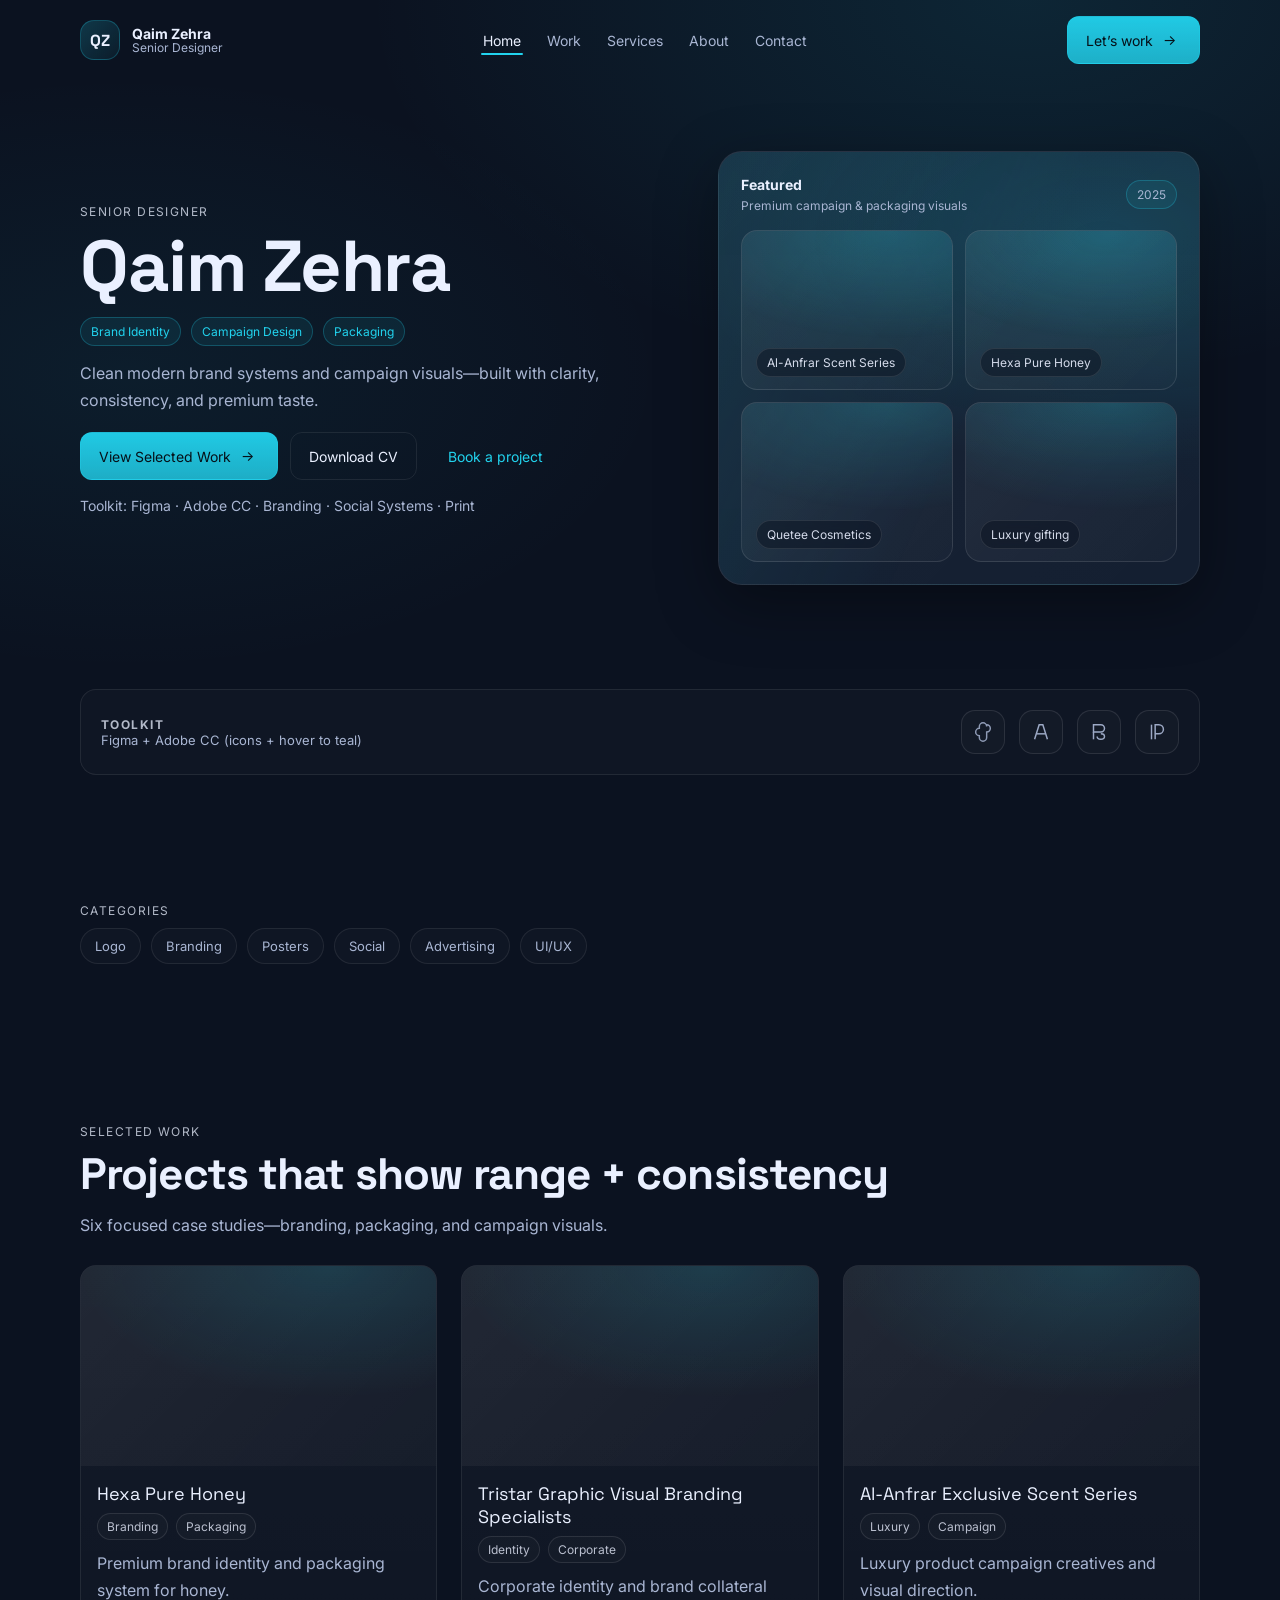
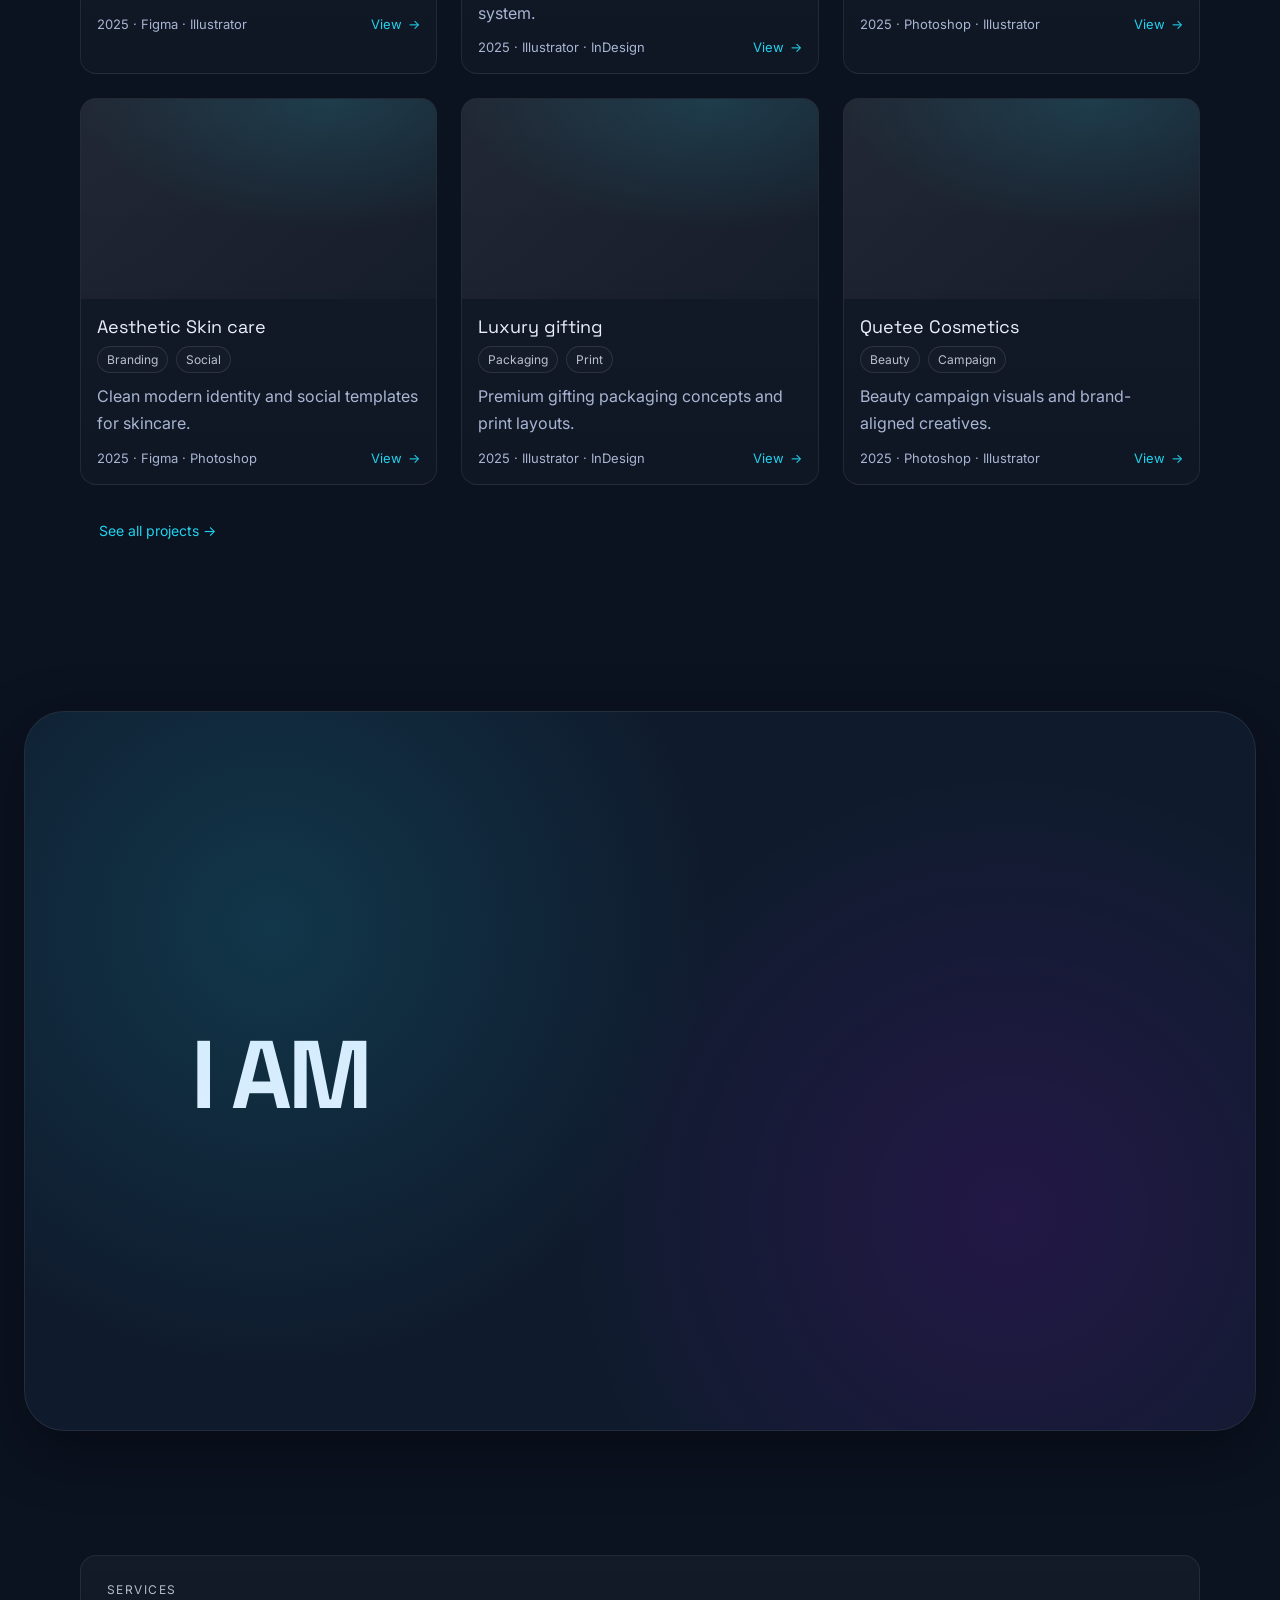
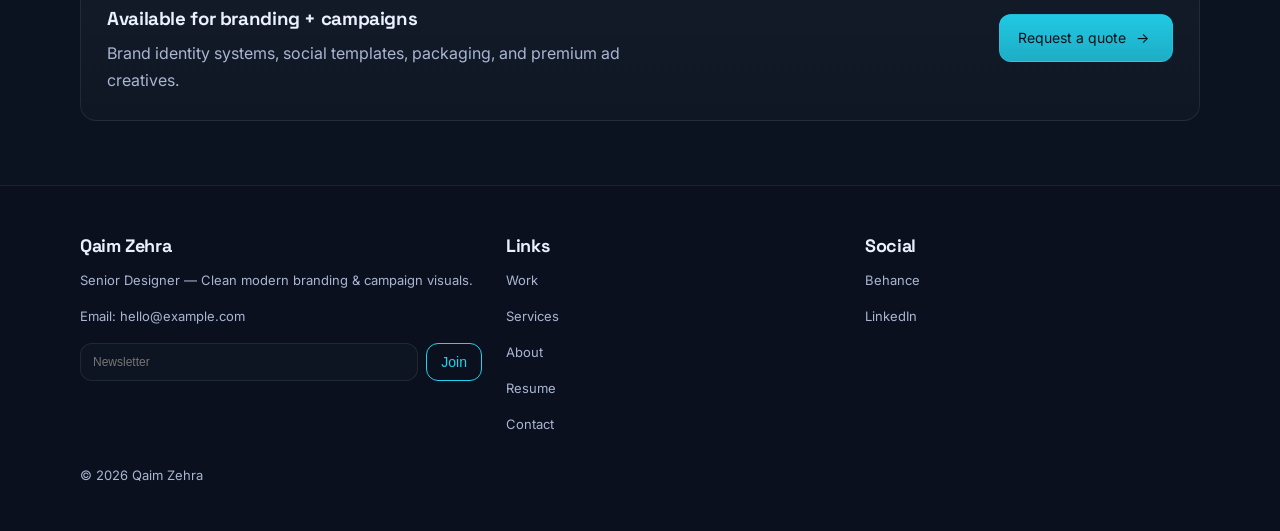
==== index.html @ f0db4018 "feat: add animation on home page" ====
<!doctype html>
<html lang="en">

<head>
  <meta charset="utf-8" />
  <meta name="viewport" content="width=device-width, initial-scale=1" />
  <title>Qaim Zehra — Senior Designer</title>

  <link rel="preconnect" href="https://fonts.googleapis.com">
  <link rel="preconnect" href="https://fonts.gstatic.com" crossorigin>
  <link
    href="https://fonts.googleapis.com/css2?family=Inter:wght@400;500;600&family=Space+Grotesk:wght@500;600;700&display=swap"
    rel="stylesheet">

  <link rel="stylesheet" href="assets/css/style.css" />
</head>

<body class="page">
  <header class="nav">
    <div class="container nav-inner">
      <a class="brand" href="index.html">
        <div class="brand-mark">QZ</div>
        <div class="brand-text">
          <b>Qaim Zehra</b>
          <span>Senior Designer</span>
        </div>
      </a>

      <nav class="nav-links">
        <a class="active" href="index.html">Home</a>
        <a href="work.html">Work</a>
        <a href="services.html">Services</a>
        <a href="about.html">About</a>
        <a href="contact.html">Contact</a>
      </nav>

      <div class="nav-actions">
        <a class="btn btn-primary" href="contact.html">
          Let’s work <span class="icon">→</span>
        </a>
      </div>
    </div>
  </header>

  <main>
    <section class="hero">
      <div class="container hero-grid">
        <div class="reveal">
          <div class="kicker">Senior Designer</div>
          <h1>Qaim Zehra</h1>
          <div class="role">
            <span class="badge">Brand Identity</span>
            <span class="badge">Campaign Design</span>
            <span class="badge">Packaging</span>
          </div>
          <p style="max-width:560px; margin-top:14px">
            Clean modern brand systems and campaign visuals—built with clarity, consistency, and premium taste.
          </p>

          <div class="hero-actions">
            <a class="btn btn-primary" href="work.html">View Selected Work <span class="icon">→</span></a>
            <a class="btn" href="resume.html">Download CV</a>
            <a class="btn btn-ghost" href="contact.html">Book a project</a>
          </div>

          <p class="hero-note">Toolkit: Figma · Adobe CC · Branding · Social Systems · Print</p>
        </div>

        <aside class="featured reveal">
          <div class="featured-inner">
            <div class="featured-top">
              <div>
                <b>Featured</b><br>
                <span>Premium campaign & packaging visuals</span>
              </div>
              <span class="badge">2025</span>
            </div>

            <div class="thumb-grid">
              <div class="thumb">
                <div class="thumb-label">Al-Anfrar Scent Series</div>
              </div>
              <div class="thumb">
                <div class="thumb-label">Hexa Pure Honey</div>
              </div>
              <div class="thumb">
                <div class="thumb-label">Quetee Cosmetics</div>
              </div>
              <div class="thumb">
                <div class="thumb-label">Luxury gifting</div>
              </div>
            </div>
          </div>
        </aside>
      </div>
    </section>

    <section class="section-tight">
      <div class="container reveal toolkit">
        <div class="toolkit-left">
          <b>Toolkit</b>
          <div class="small">Figma + Adobe CC (icons + hover to teal)</div>
        </div>
        <div class="tool-icons" aria-label="Tools">
          <!-- Figma -->
          <div class="tool" title="Figma">
            <svg viewBox="0 0 24 24" fill="none" style="color:var(--muted)">
              <path d="M12 2a4 4 0 0 0-4 4v2a4 4 0 1 0 0 8v2a4 4 0 1 0 8 0V12a4 4 0 0 0 0-8V6a4 4 0 0 0-4-4Z"
                stroke="currentColor" stroke-width="1.6" opacity="0.9" />
            </svg>
          </div>
          <!-- Illustrator -->
          <div class="tool" title="Adobe Illustrator">
            <svg viewBox="0 0 24 24" fill="none" style="color:var(--muted)">
              <path d="M5 20 10 4h4l5 16" stroke="currentColor" stroke-width="1.6" />
              <path d="M7.5 14h9" stroke="currentColor" stroke-width="1.6" />
            </svg>
          </div>
          <!-- Photoshop -->
          <div class="tool" title="Adobe Photoshop">
            <svg viewBox="0 0 24 24" fill="none" style="color:var(--muted)">
              <path d="M6 4h8a4 4 0 0 1 0 8H6V4Z" stroke="currentColor" stroke-width="1.6" />
              <path d="M6 12v8" stroke="currentColor" stroke-width="1.6" />
              <path d="M14 14c2 0 4 1 4 3s-2 3-4 3-4-1-4-3" stroke="currentColor" stroke-width="1.6" />
            </svg>
          </div>
          <!-- InDesign -->
          <div class="tool" title="Adobe InDesign">
            <svg viewBox="0 0 24 24" fill="none" style="color:var(--muted)">
              <path d="M6 4v16" stroke="currentColor" stroke-width="1.6" />
              <path d="M10 20V4h4a5 5 0 0 1 0 10h-4" stroke="currentColor" stroke-width="1.6" />
            </svg>
          </div>
        </div>
      </div>
    </section>

    <section class="section-tight">
      <div class="container reveal">
        <div class="kicker">Categories</div>
        <div class="chips">
          <a class="chip" href="work.html">Logo</a>
          <a class="chip" href="work.html">Branding</a>
          <a class="chip" href="work.html">Posters</a>
          <a class="chip" href="work.html">Social</a>
          <a class="chip" href="work.html">Advertising</a>
          <a class="chip" href="work.html">UI/UX</a>
        </div>
      </div>
    </section>

    <section class="section">
      <div class="container reveal">
        <div class="kicker">Selected Work</div>
        <h2 style="font-size:44px; line-height:1.15">Projects that show range + consistency</h2>
        <p style="max-width:720px">Six focused case studies—branding, packaging, and campaign visuals.</p>

        <div class="grid" style="margin-top:26px" data-projects="home"></div>

        <div style="margin-top:22px">
          <a class="btn btn-ghost" href="work.html">See all projects →</a>
        </div>
      </div>
    </section>

    <section class="reveal">
      <div class="creative-banner">
        <div>
          I AM
          <div class="dropping-texts">
            <div>DESIGNER</div>
            <div>CREATIVE</div>
            <div>THINKER</div>
            <div>QAIM ZEHRA</div>
          </div>
        </div>
      </div>
    </section>

    <section class="section-tight">
      <div class="container reveal card" style="padding:26px">
        <div class="split">
          <div>
            <div class="kicker">Services</div>
            <h3 style="margin:0 0 10px">Available for branding + campaigns</h3>
            <p style="margin:0">Brand identity systems, social templates, packaging, and premium ad creatives.</p>
          </div>
          <div style="display:flex; justify-content:flex-end; align-items:center">
            <a class="btn btn-primary" href="contact.html">Request a quote <span class="icon">→</span></a>
          </div>
        </div>
      </div>
    </section>

  </main>

  <footer class="footer">
    <div class="container footer-grid">
      <div>
        <h3>Qaim Zehra</h3>
        <p class="small">Senior Designer — Clean modern branding & campaign visuals.</p>
        <p class="small">Email: <a href="mailto:hello@example.com">hello@example.com</a></p>
        <form name="newsletter" method="POST" data-netlify="true" style="margin-top:16px; display:flex; gap:8px">
          <input name="email" type="email" placeholder="Newsletter"
            style="height:38px; font-size:12px; padding:0 12px; flex:1" required />
          <button class="btn" type="submit"
            style="height:38px; padding:0 14px; border-color:var(--teal); color:var(--teal); background:transparent">Join</button>
        </form>
      </div>
      <div>
        <h3>Links</h3>
        <p class="small"><a href="work.html">Work</a></p>
        <p class="small"><a href="services.html">Services</a></p>
        <p class="small"><a href="about.html">About</a></p>
        <p class="small"><a href="resume.html">Resume</a></p>
        <p class="small"><a href="contact.html">Contact</a></p>
      </div>
      <div>
        <h3>Social</h3>
        <p class="small"><a href="https://www.behance.net/gallery/216474829/PORTFOLIO" target="_blank"
            rel="noreferrer">Behance</a></p>
        <p class="small"><a href="https://www.linkedin.com/in/syeda-qaim/" target="_blank" rel="noreferrer">LinkedIn</a>
        </p>
      </div>
    </div>
    <div class="container" style="padding-top:18px">
      <div class="small">© <span id="year"></span> Qaim Zehra</div>
    </div>
  </footer>

  <script src="assets/js/projects.js"></script>
  <script src="assets/js/app.js"></script>
</body>

</html>
---- assets/css/style.css ----
/* =========================
   Qaim Zehra Portfolio UI
   Clean Modern • Dark + Teal
   Fonts: Space Grotesk + Inter
========================= */

@import url('https://fonts.googleapis.com/css?family=Roboto:100,300,400');

:root {
  --bg: #0B1220;
  --surface: #0F1B2D;
  --card: #13233A;
  --card2: #162A45;
  --border: rgba(255, 255, 255, 0.08);
  --text: #EAF0FF;
  --muted: #A9B6D3;
  --teal: #22D3EE;
  --teal2: #16AFC1;

  --radius: 16px;
  --radius-sm: 12px;

  --container: 1200px;
  --gutter: 24px;

  --shadow: 0 18px 60px rgba(0, 0, 0, 0.35);
  --ease: cubic-bezier(0.22, 1, 0.36, 1);
}

* {
  box-sizing: border-box
}

html {
  scroll-behavior: smooth
}

body {
  margin: 0;
  font-family: Inter, system-ui, -apple-system, Segoe UI, Roboto, Arial, sans-serif;
  color: var(--text);
  background: radial-gradient(1200px 700px at 80% 0%, rgba(34, 211, 238, 0.10), transparent 55%),
    radial-gradient(900px 500px at 10% 10%, rgba(34, 211, 238, 0.06), transparent 60%),
    var(--bg);
  overflow-x: hidden;
}

h1,
h2,
h3 {
  font-family: "Space Grotesk", Inter, system-ui, sans-serif;
  margin: 0 0 12px;
  letter-spacing: -0.02em;
}

p {
  margin: 0 0 14px;
  color: var(--muted);
  line-height: 1.7
}

a {
  color: inherit;
  text-decoration: none
}

.container {
  width: min(var(--container), calc(100% - 160px));
  margin-inline: auto;
}

@media (max-width: 920px) {
  .container {
    width: min(var(--container), calc(100% - 40px))
  }
}

/* Nav */
.nav {
  position: sticky;
  top: 0;
  z-index: 50;
  backdrop-filter: saturate(150%) blur(0px);
  background: rgba(11, 18, 32, 0.0);
  border-bottom: 1px solid transparent;
  transition: all 320ms var(--ease);
}

.nav.is-scrolled {
  background: rgba(15, 27, 45, 0.72);
  border-bottom: 1px solid var(--border);
  backdrop-filter: saturate(150%) blur(14px);
}

.nav-inner {
  height: 80px;
  display: flex;
  align-items: center;
  justify-content: space-between;
  gap: 18px;
}

.brand {
  display: flex;
  align-items: center;
  gap: 12px;
}

.brand-mark {
  width: 40px;
  height: 40px;
  border-radius: 14px;
  background: linear-gradient(135deg, rgba(34, 211, 238, 0.20), rgba(34, 211, 238, 0.05));
  border: 1px solid rgba(34, 211, 238, 0.25);
  display: grid;
  place-items: center;
  font-family: "Space Grotesk";
  font-weight: 700;
  letter-spacing: -0.03em;
}

.brand-text {
  display: flex;
  flex-direction: column;
  line-height: 1.1;
}

.brand-text b {
  font-size: 14px
}

.brand-text span {
  font-size: 12px;
  color: var(--muted)
}

.nav-links {
  display: flex;
  gap: 22px;
  align-items: center;
}

.nav-links a {
  font-size: 14px;
  color: var(--muted);
  padding: 10px 2px;
  position: relative;
}

.nav-links a.active,
.nav-links a:hover {
  color: var(--text)
}

.nav-links a.active::after {
  content: "";
  position: absolute;
  left: 0;
  right: 0;
  bottom: 4px;
  height: 2px;
  background: var(--teal);
  border-radius: 999px;
}

.nav-actions {
  display: flex;
  gap: 10px;
  align-items: center
}

.btn {
  height: 48px;
  padding: 0 18px;
  border-radius: var(--radius-sm);
  border: 1px solid var(--border);
  display: inline-flex;
  align-items: center;
  gap: 10px;
  font-size: 14px;
  color: var(--text);
  background: transparent;
  cursor: pointer;
  transition: transform 220ms var(--ease), background 220ms var(--ease), border 220ms var(--ease);
}

.btn:hover {
  transform: translateY(-1px);
  background: rgba(255, 255, 255, 0.03)
}

.btn-primary {
  border-color: rgba(34, 211, 238, 0.35);
  background: linear-gradient(180deg, rgba(34, 211, 238, 0.95), rgba(34, 211, 238, 0.80));
  color: #061018;
}

.btn-primary:hover {
  background: linear-gradient(180deg, rgba(22, 175, 193, 0.98), rgba(22, 175, 193, 0.82))
}

.btn-ghost {
  border-color: transparent;
  color: var(--teal)
}

.btn-ghost:hover {
  background: rgba(34, 211, 238, 0.10)
}

.icon {
  width: 18px;
  height: 18px;
  display: inline-block;
}

/* Sections */
.section {
  padding: 96px 0
}

.section-tight {
  padding: 64px 0
}

.kicker {
  text-transform: uppercase;
  letter-spacing: 0.12em;
  font-size: 12px;
  color: rgba(234, 240, 255, 0.75);
  margin-bottom: 10px;
}

/* Hero */
.hero {
  padding: 70px 0 40px;
}

.hero-grid {
  display: grid;
  grid-template-columns: 1.1fr 0.9fr;
  gap: 48px;
  align-items: center;
}

@media (max-width: 920px) {
  .hero-grid {
    grid-template-columns: 1fr;
    gap: 26px
  }
}

.hero h1 {
  font-size: 72px;
  line-height: 1.05
}

@media (max-width: 920px) {
  .hero h1 {
    font-size: 44px
  }
}

.hero .role {
  display: flex;
  gap: 10px;
  align-items: center;
  font-size: 14px;
  color: var(--muted);
}

.badge {
  font-size: 12px;
  padding: 6px 10px;
  border-radius: 999px;
  border: 1px solid rgba(34, 211, 238, 0.25);
  background: rgba(34, 211, 238, 0.08);
  color: var(--teal);
}

.hero-actions {
  display: flex;
  gap: 12px;
  flex-wrap: wrap;
  margin-top: 18px
}

.hero-note {
  margin-top: 14px;
  font-size: 14px;
  color: var(--muted)
}

/* Featured collage */
.featured {
  border-radius: 24px;
  background:
    linear-gradient(135deg, rgba(255, 255, 255, 0.04), rgba(255, 255, 255, 0.02)),
    radial-gradient(700px 380px at 80% 20%, rgba(34, 211, 238, 0.18), transparent 60%),
    var(--surface);
  border: 1px solid var(--border);
  box-shadow: var(--shadow);
  overflow: hidden;
  position: relative;
}

.featured::before {
  content: "";
  position: absolute;
  inset: -40px;
  background:
    linear-gradient(120deg, rgba(34, 211, 238, 0.20), transparent 55%),
    linear-gradient(220deg, rgba(34, 211, 238, 0.06), transparent 50%);
  transform: rotate(-6deg);
  opacity: 0.65;
}

.featured-inner {
  position: relative;
  padding: 22px;
  display: grid;
  gap: 16px;
}

.featured-top {
  display: flex;
  justify-content: space-between;
  align-items: center;
  gap: 12px;
}

.featured-top b {
  font-size: 14px
}

.featured-top span {
  font-size: 12px;
  color: var(--muted)
}

.thumb-grid {
  display: grid;
  grid-template-columns: 1fr 1fr;
  gap: 12px;
}

.thumb {
  border-radius: 16px;
  height: 160px;
  background: linear-gradient(135deg, rgba(255, 255, 255, 0.06), rgba(255, 255, 255, 0.02));
  border: 1px solid rgba(255, 255, 255, 0.10);
  position: relative;
  overflow: hidden;
}

.thumb::after {
  content: "";
  position: absolute;
  inset: 0;
  background: radial-gradient(360px 180px at 70% 0%, rgba(34, 211, 238, 0.18), transparent 60%);
}

.thumb-label {
  position: absolute;
  left: 14px;
  bottom: 12px;
  font-size: 12px;
  color: rgba(234, 240, 255, 0.90);
  background: rgba(11, 18, 32, 0.50);
  border: 1px solid rgba(255, 255, 255, 0.10);
  padding: 6px 10px;
  border-radius: 999px;
  backdrop-filter: blur(8px);
}

/* Chips */
.chips {
  display: flex;
  gap: 10px;
  flex-wrap: wrap
}

.chip {
  height: 36px;
  padding: 0 14px;
  border-radius: 999px;
  border: 1px solid var(--border);
  color: var(--muted);
  display: inline-flex;
  align-items: center;
  background: rgba(255, 255, 255, 0.02);
  cursor: pointer;
  transition: all 220ms var(--ease);
  font-size: 13px;
}

.chip:hover {
  color: var(--text);
  background: rgba(255, 255, 255, 0.04)
}

.chip.active {
  border-color: rgba(34, 211, 238, 0.35);
  background: rgba(34, 211, 238, 0.10);
  color: var(--teal);
}

/* Cards + grid */
.grid {
  display: grid;
  grid-template-columns: repeat(3, 1fr);
  gap: 24px;
}

@media (max-width: 1100px) {
  .grid {
    grid-template-columns: repeat(2, 1fr)
  }
}

@media (max-width: 700px) {
  .grid {
    grid-template-columns: 1fr
  }
}

.card {
  background: linear-gradient(180deg, rgba(255, 255, 255, 0.04), rgba(255, 255, 255, 0.02));
  border: 1px solid var(--border);
  border-radius: var(--radius);
  overflow: hidden;
  position: relative;
  transition: transform 280ms var(--ease), background 280ms var(--ease), border 280ms var(--ease);
}

.card:hover {
  transform: translateY(-6px);
  background: rgba(255, 255, 255, 0.04);
  border-color: rgba(34, 211, 238, 0.18)
}

.card-media {
  height: 200px;
  background: linear-gradient(135deg, rgba(255, 255, 255, 0.06), rgba(255, 255, 255, 0.02));
  position: relative;
}

.card-media::after {
  content: "";
  position: absolute;
  inset: 0;
  background: radial-gradient(420px 220px at 70% 0%, rgba(34, 211, 238, 0.14), transparent 60%);
}

.card-body {
  padding: 16px 16px 18px
}

.card-title {
  font-family: "Space Grotesk";
  font-size: 18px;
  margin: 0 0 8px
}

.tagrow {
  display: flex;
  gap: 8px;
  flex-wrap: wrap;
  margin-bottom: 10px
}

.tag {
  font-size: 12px;
  padding: 5px 9px;
  border-radius: 999px;
  border: 1px solid rgba(255, 255, 255, 0.10);
  color: rgba(234, 240, 255, 0.78);
  background: rgba(255, 255, 255, 0.02);
}

.card-meta {
  display: flex;
  align-items: center;
  justify-content: space-between;
  gap: 12px;
  color: var(--muted);
  font-size: 13px;
}

.arrow {
  display: inline-flex;
  align-items: center;
  gap: 6px;
  color: var(--teal);
  transform: translateX(0);
  transition: transform 220ms var(--ease);
}

.card:hover .arrow {
  transform: translateX(8px)
}

/* Toolkit */
.toolkit {
  display: flex;
  align-items: center;
  justify-content: space-between;
  gap: 16px;
  padding: 20px;
  border-radius: var(--radius);
  background: rgba(255, 255, 255, 0.02);
  border: 1px solid var(--border);
}

.toolkit-left b {
  display: block;
  font-size: 12px;
  letter-spacing: 0.12em;
  text-transform: uppercase;
  color: rgba(234, 240, 255, 0.75)
}

.tool-icons {
  display: flex;
  gap: 14px;
  flex-wrap: wrap;
  justify-content: flex-end
}

.tool {
  width: 44px;
  height: 44px;
  border-radius: 14px;
  display: grid;
  place-items: center;
  border: 1px solid rgba(255, 255, 255, 0.10);
  background: rgba(255, 255, 255, 0.02);
  transition: all 220ms var(--ease);
}

.tool svg {
  width: 22px;
  height: 22px;
  opacity: 0.92
}

.tool:hover {
  border-color: rgba(34, 211, 238, 0.35);
  background: rgba(34, 211, 238, 0.08)
}

.tool:hover svg {
  color: var(--teal)
}

/* Footer */
.footer {
  padding: 48px 0;
  border-top: 1px solid var(--border);
  background: rgba(0, 0, 0, 0.08);
}

.footer-grid {
  display: grid;
  grid-template-columns: 1.2fr 1fr 1fr;
  gap: 24px;
}

@media (max-width: 900px) {
  .footer-grid {
    grid-template-columns: 1fr
  }
}

.footer h3 {
  font-size: 18px
}

.footer a {
  color: var(--muted)
}

.footer a:hover {
  color: var(--text)
}

.small {
  font-size: 13px;
  color: var(--muted)
}

/* Forms */
.field {
  display: flex;
  flex-direction: column;
  gap: 8px;
}

input,
textarea,
select {
  width: 100%;
  padding: 12px 14px;
  border-radius: 12px;
  border: 1px solid var(--border);
  background: rgba(255, 255, 255, 0.02);
  color: var(--text);
  outline: none;
}

textarea {
  min-height: 140px;
  resize: vertical
}

input:focus,
textarea:focus,
select:focus {
  border-color: rgba(34, 211, 238, 0.45);
  box-shadow: 0 0 0 4px rgba(34, 211, 238, 0.14);
}

/* Page transitions + reveal */
.page {
  opacity: 0;
  transform: translateY(12px);
  animation: pageIn 650ms var(--ease) forwards;
}

@keyframes pageIn {
  to {
    opacity: 1;
    transform: none
  }
}

.reveal {
  opacity: 0;
  transform: translateY(14px);
  transition: opacity 650ms var(--ease), transform 650ms var(--ease);
}

.reveal.is-in {
  opacity: 1;
  transform: none;
}

/* Utility */
.row {
  display: flex;
  gap: 16px;
  flex-wrap: wrap
}

.split {
  display: grid;
  grid-template-columns: 1fr 1fr;
  gap: 24px;
}

@media (max-width: 900px) {
  .split {
    grid-template-columns: 1fr
  }
}

.hr {
  height: 1px;
  background: var(--border);
  margin: 24px 0;
}

/* Creative Banner Implementation - Refined & Professional */
.creative-banner {
  min-height: 80vh;
  margin: 60px var(--gutter);
  text-align: center;
  display: flex;
  flex-direction: column;
  justify-content: center;
  align-items: center;
  color: var(--text);
  font-family: 'Space Grotesk', sans-serif;
  font-size: 96px;
  font-weight: 700;
  letter-spacing: -0.04em;
  overflow: hidden;
  border-radius: 40px;
  position: relative;
  background: var(--surface);
  border: 1px solid var(--border);
  box-shadow: var(--shadow);
}

/* Animated Glow Background */
.creative-banner::before {
  content: "";
  position: absolute;
  inset: 0;
  background:
    radial-gradient(circle at 20% 30%, rgba(34, 211, 238, 0.15), transparent 40%),
    radial-gradient(circle at 80% 70%, rgba(178, 0, 255, 0.12), transparent 40%);
  animation: glowShift 10s ease-in-out infinite alternate;
  pointer-events: none;
}

@keyframes glowShift {
  0% {
    transform: scale(1) translate(0, 0);
  }

  100% {
    transform: scale(1.1) translate(2%, 3%);
  }
}

.dropping-texts {
  display: inline-block;
  width: 680px;
  text-align: left;
  height: 120px;
  vertical-align: -18px;
  margin-left: 20px;
  position: relative;
  color: var(--teal);
}

.dropping-texts>div {
  font-size: 0px;
  opacity: 0;
  margin-left: -30px;
  position: absolute;
  font-weight: 700;
  text-shadow: 0px 0px 30px rgba(34, 211, 238, 0.3);
  white-space: nowrap;
}

.dropping-texts>div:nth-child(1) {
  animation: roll 6s linear infinite 0s;
}

.dropping-texts>div:nth-child(2) {
  animation: roll 6s linear infinite 1.5s;
}

.dropping-texts>div:nth-child(3) {
  animation: roll 6s linear infinite 3s;
}

.dropping-texts>div:nth-child(4) {
  animation: roll2 6s linear infinite 4.5s;
}

@keyframes roll {
  0% {
    font-size: 0px;
    opacity: 0;
    margin-left: -20px;
    margin-top: -10px;
    transform: rotate(-5deg);
  }

  5% {
    opacity: 1;
    transform: rotate(0deg);
  }

  8% {
    font-size: inherit;
    opacity: 1;
    margin-left: 0px;
    margin-top: 0px;
  }

  25% {
    font-size: inherit;
    opacity: 1;
    margin-left: 0px;
    margin-top: 0px;
    transform: rotate(0deg);
  }

  30% {
    font-size: 0px;
    opacity: 0;
    margin-left: 10px;
    margin-top: 50px;
  }

  100% {
    font-size: 0px;
    opacity: 0;
  }
}

@keyframes roll2 {
  0% {
    font-size: 0px;
    opacity: 0;
    margin-left: -20px;
    margin-top: -10px;
    transform: rotate(-5deg);
  }

  5% {
    opacity: 1;
    transform: rotate(0deg);
  }

  8% {
    font-size: inherit;
    opacity: 1;
    margin-left: 0px;
    margin-top: 0px;
  }

  35% {
    font-size: inherit;
    opacity: 1;
    margin-left: 0px;
    margin-top: 0px;
    transform: rotate(0deg);
  }

  42% {
    font-size: 500px;
    opacity: 0;
    margin-left: -200px;
    margin-top: -150px;
  }

  100% {
    font-size: 0px;
    opacity: 0;
  }
}

/* Remove the old aggressive bg animation */
@keyframes bg {

  0%,
  100% {
    background: var(--surface);
  }
}
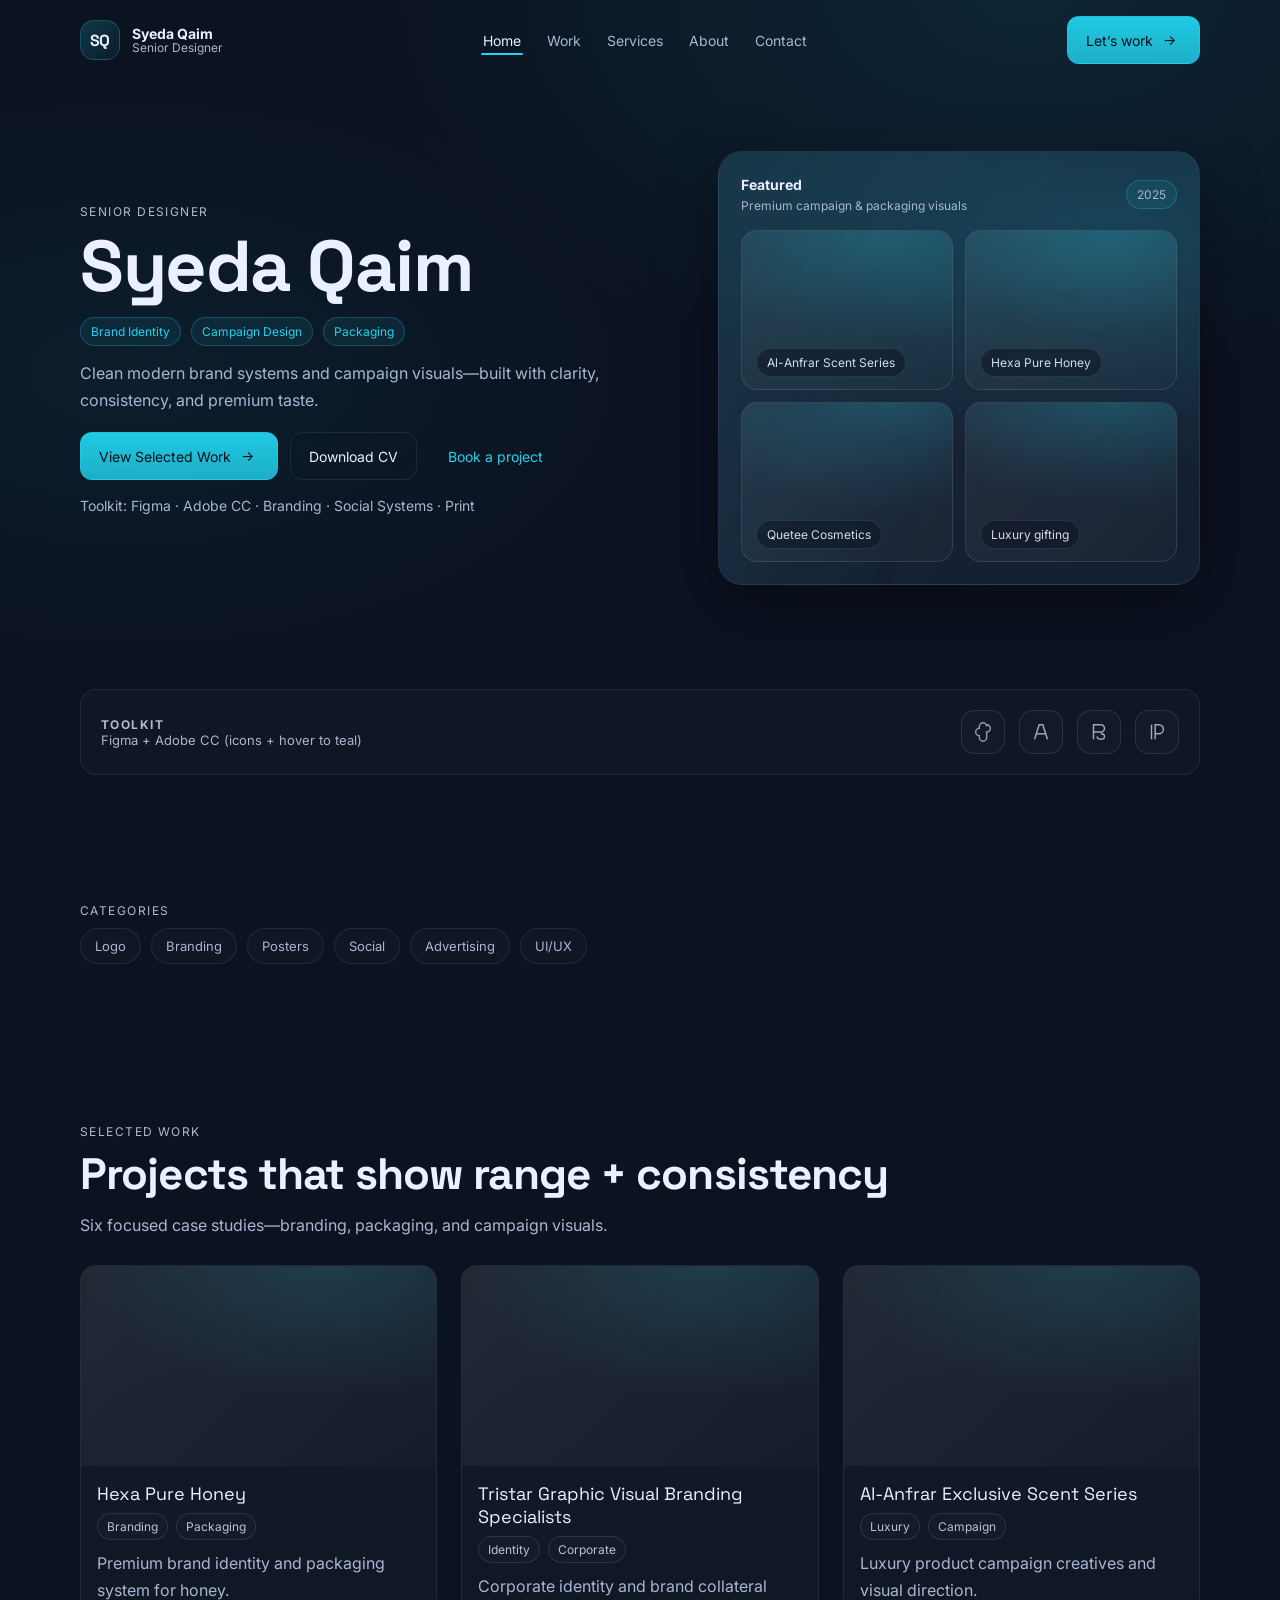
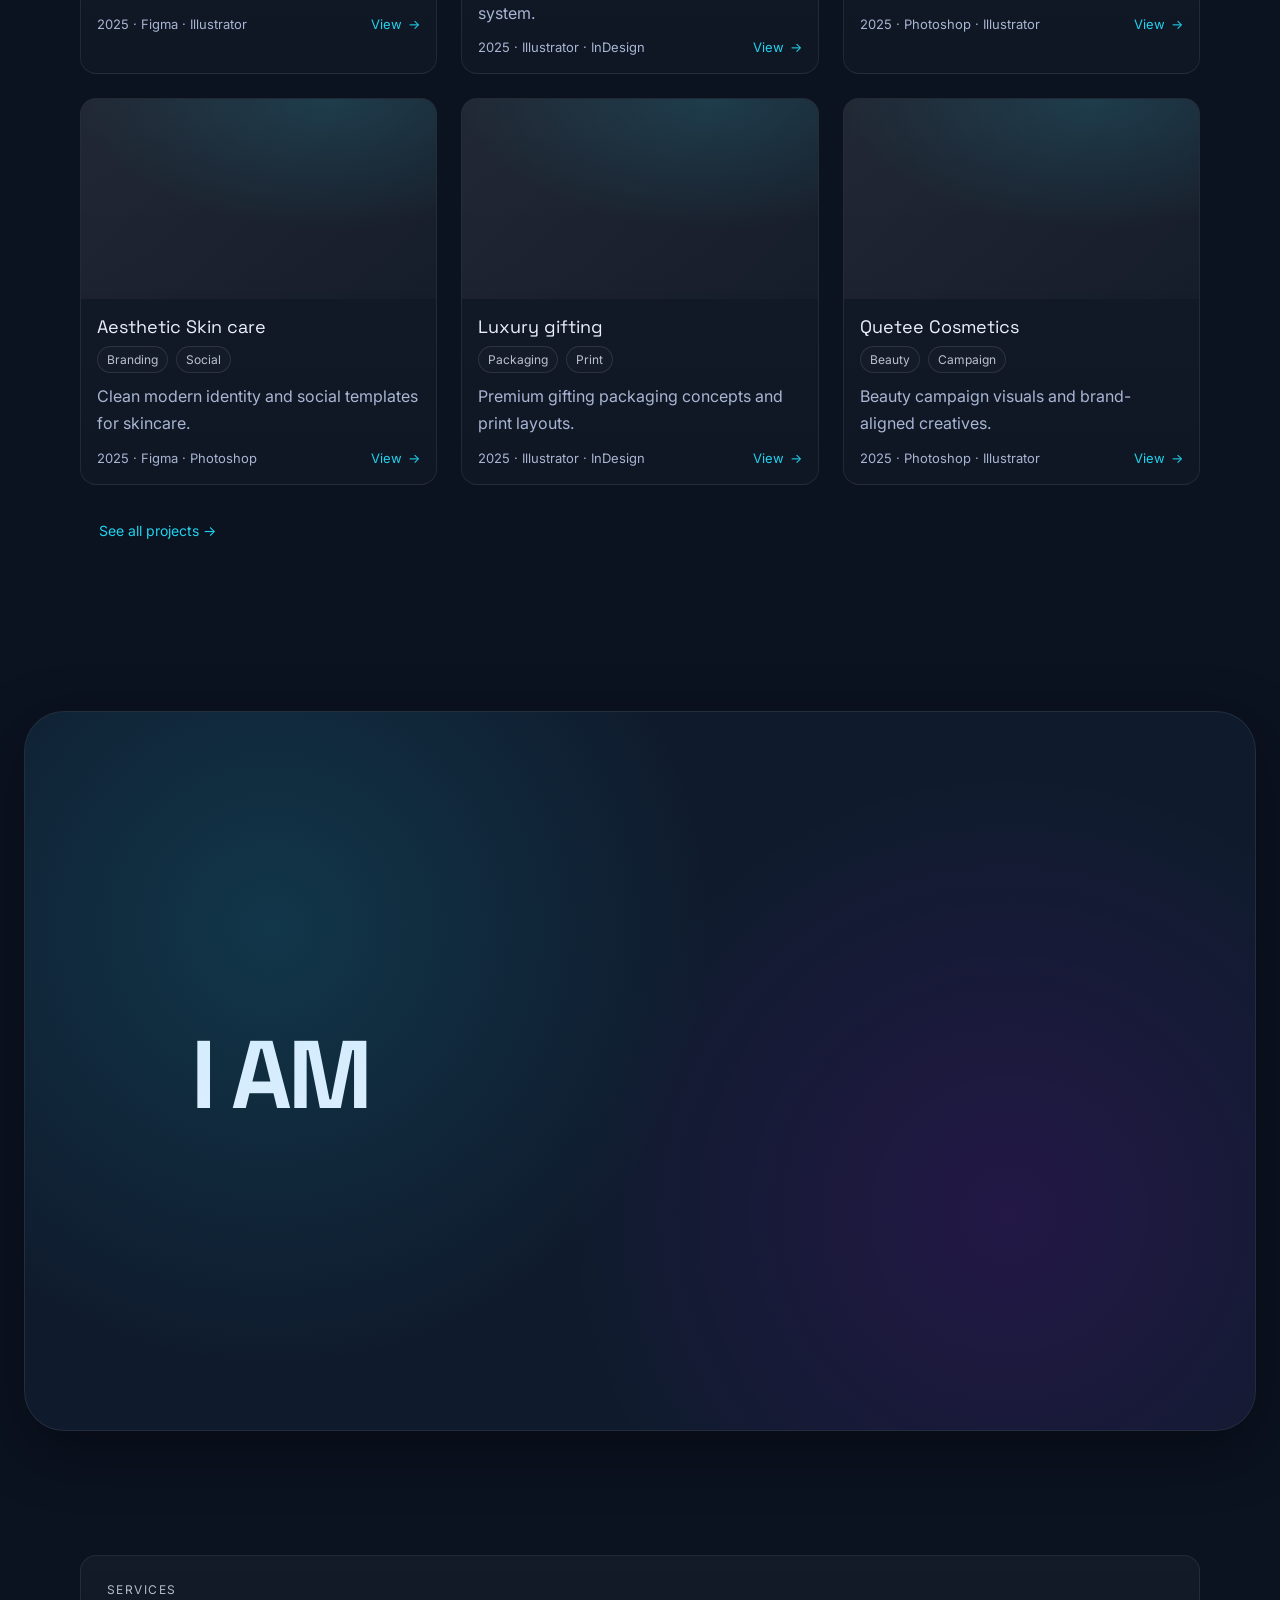
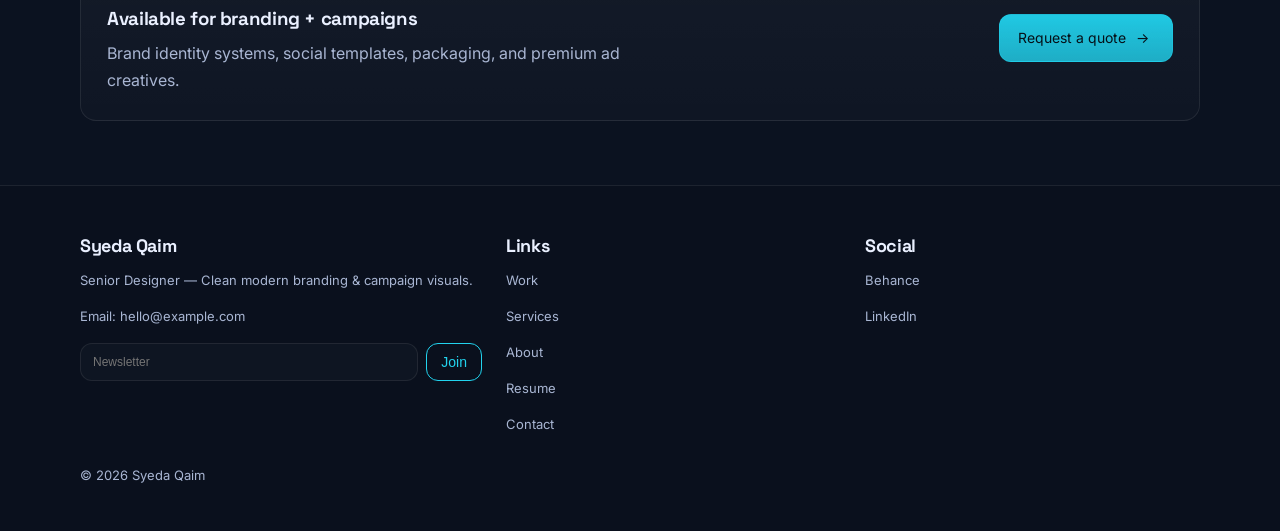
==== commit 0792fcbe: "fix: update the name" ====
--- a/index.html
+++ b/index.html
@@ -4,7 +4,7 @@
 <head>
   <meta charset="utf-8" />
   <meta name="viewport" content="width=device-width, initial-scale=1" />
-  <title>Qaim Zehra — Senior Designer</title>
+  <title>Syeda Qaim — Senior Designer</title>
 
   <link rel="preconnect" href="https://fonts.googleapis.com">
   <link rel="preconnect" href="https://fonts.gstatic.com" crossorigin>
@@ -19,9 +19,9 @@
   <header class="nav">
     <div class="container nav-inner">
       <a class="brand" href="index.html">
-        <div class="brand-mark">QZ</div>
+        <div class="brand-mark">SQ</div>
         <div class="brand-text">
-          <b>Qaim Zehra</b>
+          <b>Syeda Qaim</b>
           <span>Senior Designer</span>
         </div>
       </a>
@@ -38,6 +38,7 @@
         <a class="btn btn-primary" href="contact.html">
           Let’s work <span class="icon">→</span>
         </a>
+        <button class="nav-toggle" aria-label="Toggle Menu">☰</button>
       </div>
     </div>
   </header>
@@ -47,7 +48,7 @@
       <div class="container hero-grid">
         <div class="reveal">
           <div class="kicker">Senior Designer</div>
-          <h1>Qaim Zehra</h1>
+          <h1>Syeda Qaim</h1>
           <div class="role">
             <span class="badge">Brand Identity</span>
             <span class="badge">Campaign Design</span>
@@ -171,7 +172,7 @@
             <div>DESIGNER</div>
             <div>CREATIVE</div>
             <div>THINKER</div>
-            <div>QAIM ZEHRA</div>
+            <div>SYEDA QAIM</div>
           </div>
         </div>
       </div>
@@ -197,7 +198,7 @@
   <footer class="footer">
     <div class="container footer-grid">
       <div>
-        <h3>Qaim Zehra</h3>
+        <h3>Syeda Qaim</h3>
         <p class="small">Senior Designer — Clean modern branding & campaign visuals.</p>
         <p class="small">Email: <a href="mailto:hello@example.com">hello@example.com</a></p>
         <form name="newsletter" method="POST" data-netlify="true" style="margin-top:16px; display:flex; gap:8px">
@@ -224,7 +225,7 @@
       </div>
     </div>
     <div class="container" style="padding-top:18px">
-      <div class="small">© <span id="year"></span> Qaim Zehra</div>
+      <div class="small">© <span id="year"></span> Syeda Qaim</div>
     </div>
   </footer>
 
--- a/assets/css/style.css
+++ b/assets/css/style.css
@@ -1,5 +1,5 @@
 /* =========================
-   Qaim Zehra Portfolio UI
+   Syeda Qaim Portfolio UI
    Clean Modern • Dark + Teal
    Fonts: Space Grotesk + Inter
 ========================= */
@@ -140,6 +140,26 @@
   align-items: center;
 }
 
+@media (max-width: 920px) {
+  .nav-links {
+    display: none;
+    position: absolute;
+    top: 100%;
+    left: 0;
+    right: 0;
+    flex-direction: column;
+    background: var(--surface);
+    padding: 24px;
+    border-bottom: 1px solid var(--border);
+    gap: 16px;
+    text-align: center;
+  }
+
+  .nav-links.is-open {
+    display: flex;
+  }
+}
+
 .nav-links a {
   font-size: 14px;
   color: var(--muted);
@@ -167,6 +187,28 @@
   display: flex;
   gap: 10px;
   align-items: center
+}
+
+.nav-toggle {
+  display: none;
+  width: 40px;
+  height: 40px;
+  place-content: center;
+  border-radius: 10px;
+  border: 1px solid var(--border);
+  background: transparent;
+  cursor: pointer;
+  color: var(--text);
+}
+
+@media (max-width: 920px) {
+  .nav-toggle {
+    display: grid;
+  }
+
+  .nav-actions .btn {
+    display: none;
+  }
 }
 
 .btn {
@@ -842,4 +884,47 @@
   100% {
     background: var(--surface);
   }
+}
+
+/* Responsiveness for Creative Banner */
+@media (max-width: 920px) {
+  .creative-banner {
+    min-height: 50vh;
+    font-size: 42px;
+    border-radius: 24px;
+    padding: 24px;
+    margin: 40px var(--gutter);
+  }
+
+  .creative-banner>div {
+    display: flex;
+    flex-direction: column;
+    align-items: center;
+    gap: 12px;
+  }
+
+  .dropping-texts {
+    width: 100%;
+    height: 60px;
+    text-align: center;
+    margin-left: 0;
+    vertical-align: baseline;
+  }
+
+  .dropping-texts>div {
+    left: 0;
+    right: 0;
+    margin-left: 0;
+  }
+}
+
+@media (max-width: 600px) {
+  .creative-banner {
+    font-size: 32px;
+    min-height: 40vh;
+  }
+
+  .dropping-texts {
+    height: 48px;
+  }
 }
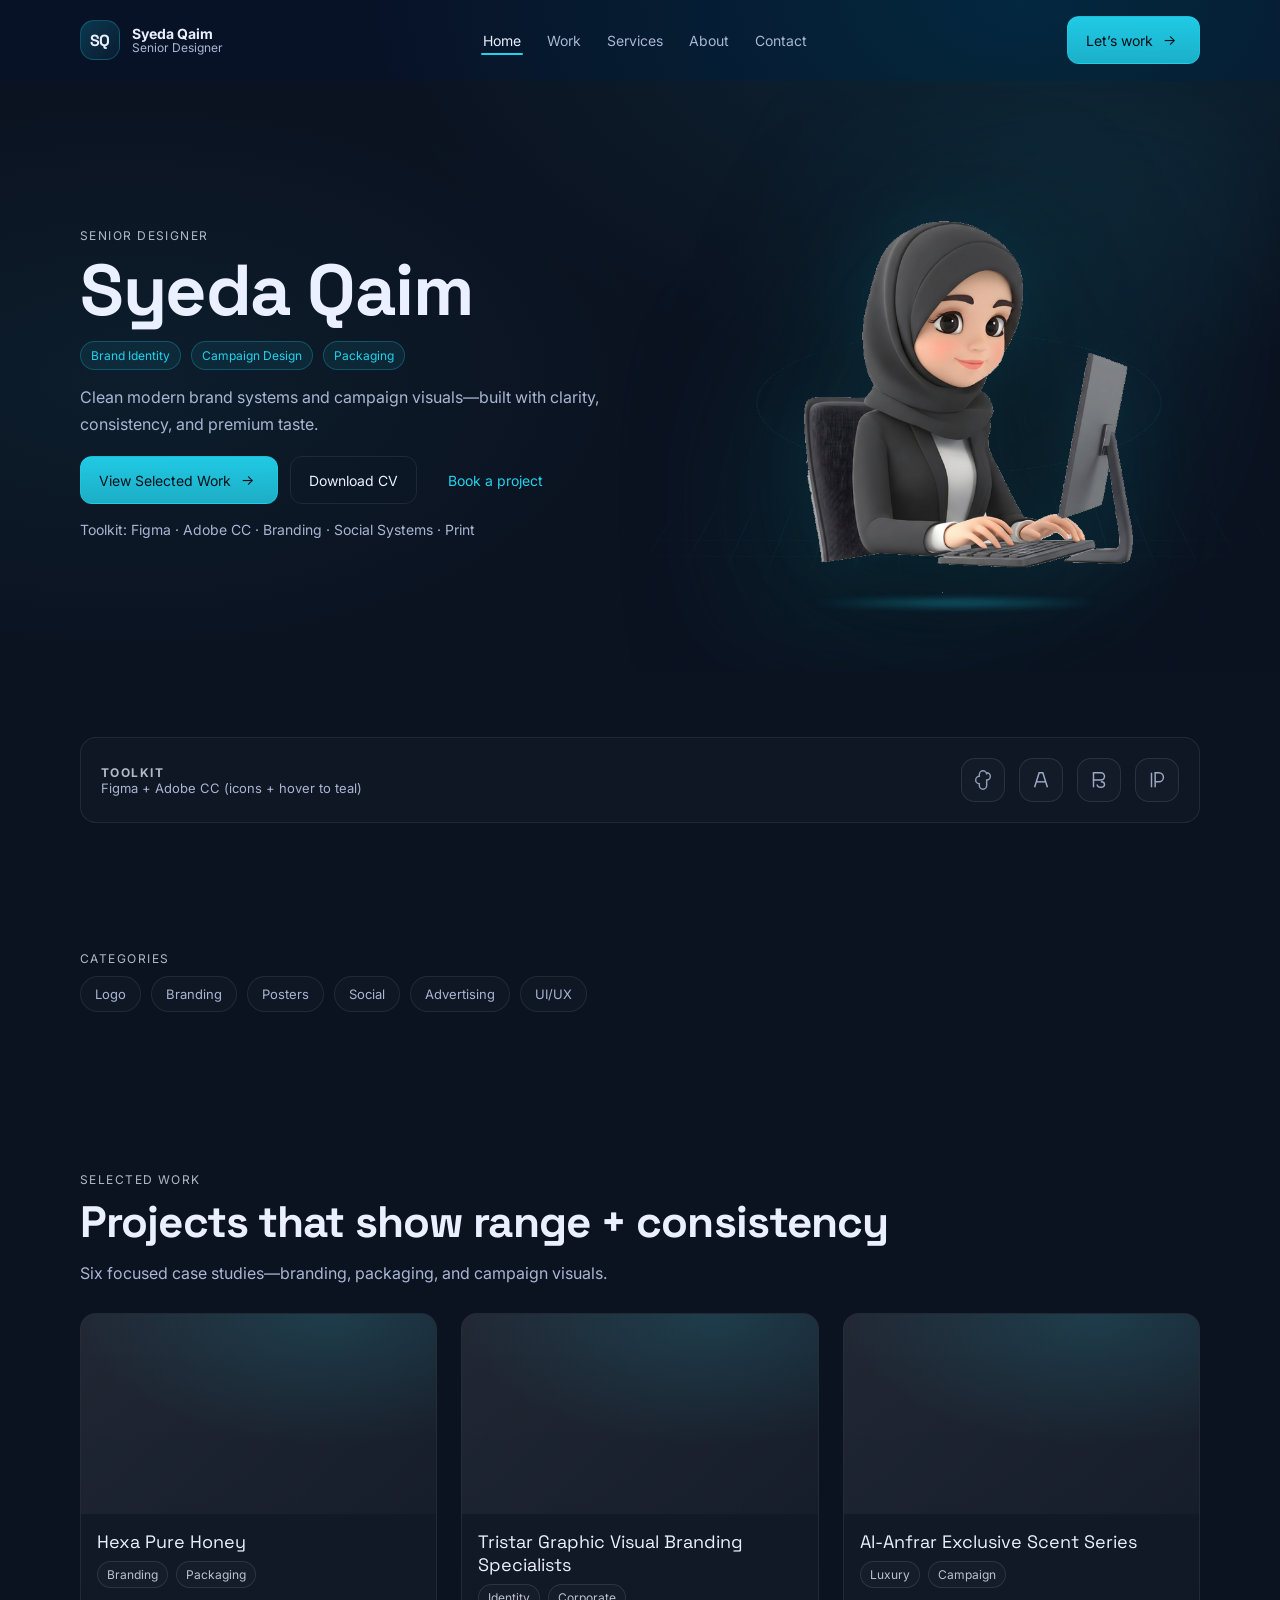
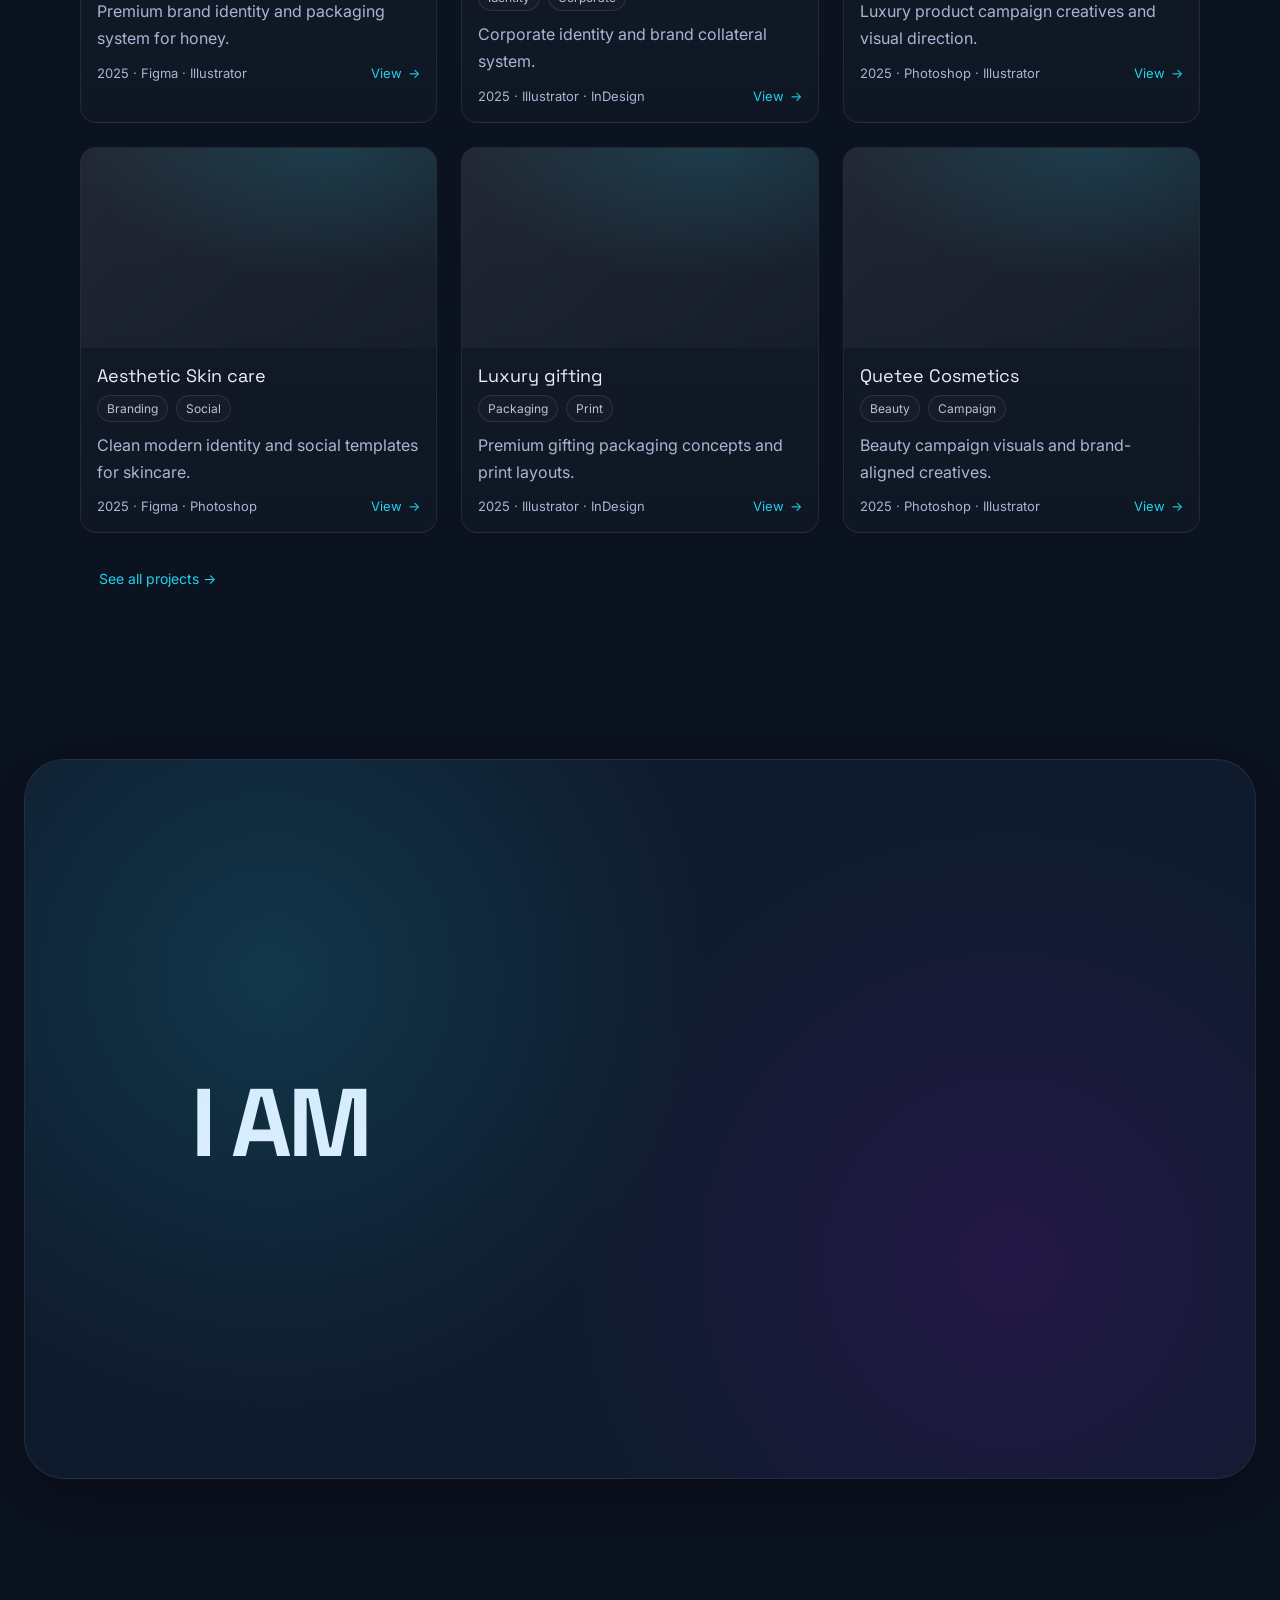
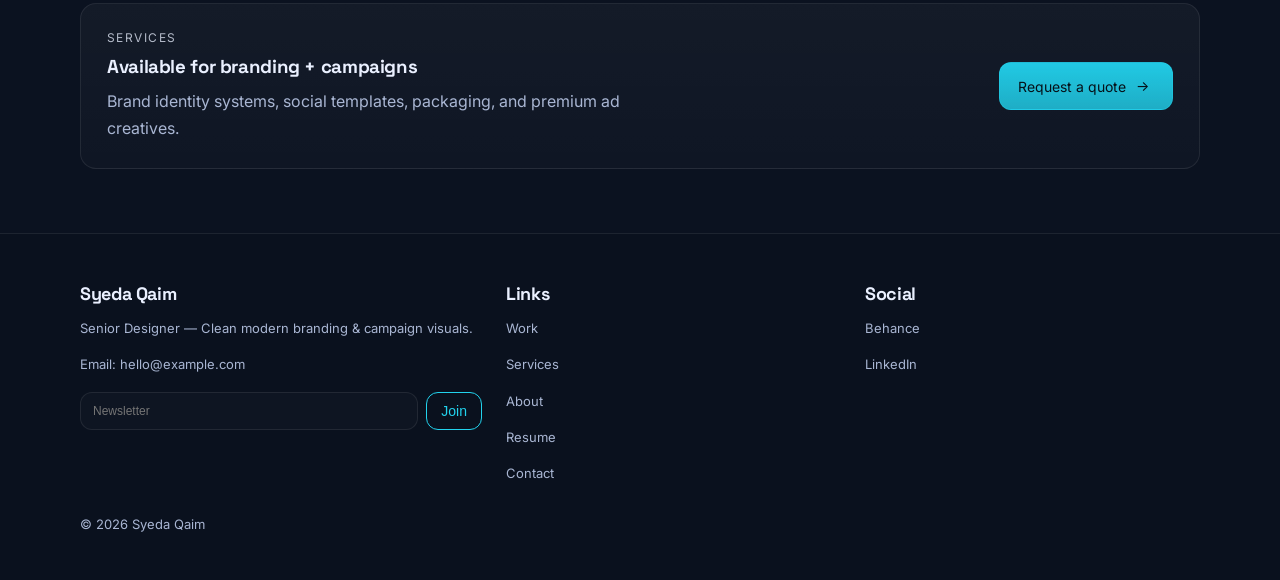
==== commit d583ef38: "feat: add avatar" ====
--- a/index.html
+++ b/index.html
@@ -15,7 +15,8 @@
   <link rel="stylesheet" href="assets/css/style.css" />
 </head>
 
-<body class="page">
+<body class="page home-page">
+
   <header class="nav">
     <div class="container nav-inner">
       <a class="brand" href="index.html">
@@ -67,32 +68,14 @@
           <p class="hero-note">Toolkit: Figma · Adobe CC · Branding · Social Systems · Print</p>
         </div>
 
-        <aside class="featured reveal">
-          <div class="featured-inner">
-            <div class="featured-top">
-              <div>
-                <b>Featured</b><br>
-                <span>Premium campaign & packaging visuals</span>
-              </div>
-              <span class="badge">2025</span>
-            </div>
-
-            <div class="thumb-grid">
-              <div class="thumb">
-                <div class="thumb-label">Al-Anfrar Scent Series</div>
-              </div>
-              <div class="thumb">
-                <div class="thumb-label">Hexa Pure Honey</div>
-              </div>
-              <div class="thumb">
-                <div class="thumb-label">Quetee Cosmetics</div>
-              </div>
-              <div class="thumb">
-                <div class="thumb-label">Luxury gifting</div>
-              </div>
-            </div>
-          </div>
-        </aside>
+        <div class="avatar-wrap reveal">
+          <div class="av-decoration-ring"></div>
+          <div class="avatar-image-container">
+            <img src="assets/img/avatar.png" alt="Syeda Qaim - Senior Designer Avatar" class="avatar-img">
+            <div class="avatar-platform"></div>
+          </div>
+        </div>
+
       </div>
     </section>
 
@@ -218,8 +201,7 @@
       </div>
       <div>
         <h3>Social</h3>
-        <p class="small"><a href="https://www.behance.net/gallery/216474829/PORTFOLIO" target="_blank"
-            rel="noreferrer">Behance</a></p>
+        <p class="small"><a href="https://www.behance.net/syedaqaim1" target="_blank" rel="noreferrer">Behance</a></p>
         <p class="small"><a href="https://www.linkedin.com/in/syeda-qaim/" target="_blank" rel="noreferrer">LinkedIn</a>
         </p>
       </div>
@@ -233,4 +215,4 @@
   <script src="assets/js/app.js"></script>
 </body>
 
-</html>+</html>
--- a/assets/css/style.css
+++ b/assets/css/style.css
@@ -664,9 +664,9 @@
 
 /* Page transitions + reveal */
 .page {
-  opacity: 0;
-  transform: translateY(12px);
-  animation: pageIn 650ms var(--ease) forwards;
+  opacity: 1;
+  transform: none;
+  animation: none;
 }
 
 @keyframes pageIn {
@@ -685,6 +685,162 @@
 .reveal.is-in {
   opacity: 1;
   transform: none;
+}
+
+/* Home-only load animation */
+.home-page .hero {
+  position: relative;
+  overflow: hidden;
+}
+
+.home-page .hero::after {
+  content: "";
+  position: absolute;
+  inset: -30% -10%;
+  background: linear-gradient(110deg, transparent 42%, rgba(34, 211, 238, 0.18) 50%, transparent 58%);
+  transform: translateX(-120%);
+  animation: home-sweep 1.45s var(--ease) 0.28s both;
+  pointer-events: none;
+}
+
+.home-page .hero .reveal {
+  opacity: 1;
+  transform: none;
+  transition: none;
+}
+
+.home-page .hero .kicker {
+  opacity: 0;
+  transform: translateY(14px);
+  animation: home-rise 0.85s var(--ease) 0.12s forwards;
+}
+
+.home-page .hero h1 {
+  opacity: 0;
+  transform: translateY(18px) scale(0.985);
+  letter-spacing: -0.04em;
+  animation: home-title 1.05s var(--ease) 0.24s forwards;
+}
+
+.home-page .hero .role {
+  opacity: 0;
+  transform: translateY(14px);
+  animation: home-rise 0.85s var(--ease) 0.4s forwards;
+}
+
+.home-page .hero .hero-actions {
+  opacity: 0;
+  transform: translateY(16px);
+  animation: home-rise 0.95s var(--ease) 0.56s forwards;
+}
+
+.home-page .hero .hero-note {
+  opacity: 0;
+  transform: translateY(12px);
+  animation: home-rise 0.85s var(--ease) 0.72s forwards;
+}
+
+.home-page .hero .reveal>p:first-of-type {
+  opacity: 0;
+  transform: translateY(14px);
+  animation: home-rise 0.85s var(--ease) 0.48s forwards;
+}
+
+.home-page .hero .avatar-wrap {
+  opacity: 0;
+  transform: translateX(26px) scale(0.96) rotateY(-6deg);
+  transform-origin: 35% 50%;
+  animation: home-avatar-in 1.28s var(--ease) 0.34s forwards;
+}
+
+.home-page .hero .avatar-platform {
+  animation: platformPulsePremium 6s ease-in-out infinite, home-platform-in 1.2s var(--ease) 0.4s both;
+}
+
+@keyframes home-rise {
+  to {
+    opacity: 1;
+    transform: none;
+  }
+}
+
+@keyframes home-title {
+  0% {
+    opacity: 0;
+    transform: translateY(18px) scale(0.985);
+    letter-spacing: -0.04em;
+  }
+
+  60% {
+    opacity: 1;
+    transform: translateY(-1px) scale(1.002);
+  }
+
+  100% {
+    opacity: 1;
+    transform: none;
+    letter-spacing: -0.02em;
+  }
+}
+
+@keyframes home-avatar-in {
+  0% {
+    opacity: 0;
+    transform: translateX(26px) scale(0.96) rotateY(-6deg);
+  }
+
+  70% {
+    opacity: 1;
+    transform: translateX(-4px) scale(1.01) rotateY(1deg);
+  }
+
+  100% {
+    opacity: 1;
+    transform: none;
+  }
+}
+
+@keyframes home-platform-in {
+  0% {
+    opacity: 0;
+    transform: scaleY(0.1) scaleX(0.65);
+  }
+
+  100% {
+    opacity: 0.4;
+  }
+}
+
+@keyframes home-sweep {
+  0% {
+    opacity: 0;
+    transform: translateX(-120%);
+  }
+
+  20% {
+    opacity: 1;
+  }
+
+  100% {
+    opacity: 0;
+    transform: translateX(120%);
+  }
+}
+
+@media (prefers-reduced-motion: reduce) {
+  .home-page .hero::after,
+  .home-page .hero .kicker,
+  .home-page .hero h1,
+  .home-page .hero .role,
+  .home-page .hero .hero-actions,
+  .home-page .hero .hero-note,
+  .home-page .hero .reveal>p:first-of-type,
+  .home-page .hero .avatar-wrap,
+  .home-page .hero .avatar-platform {
+    animation: none !important;
+    opacity: 1 !important;
+    transform: none !important;
+  }
 }
 
 /* Utility */
@@ -775,6 +931,7 @@
   font-weight: 700;
   text-shadow: 0px 0px 30px rgba(34, 211, 238, 0.3);
   white-space: nowrap;
+  will-change: auto;
 }
 
 .dropping-texts>div:nth-child(1) {
@@ -924,7 +1081,581 @@
     min-height: 40vh;
   }
 
-  .dropping-texts {
-    height: 48px;
-  }
-}+}
+
+/* =========================
+   Circular Loader
+   ========================= */
+:root {
+  --loader-dur: 1.25s;
+  --loader-bg: #0B1220;
+  --loader-major: #22D3EE;
+  --loader-minor: rgba(234, 240, 255, 0.8);
+  --loader-pi2: 6.28;
+}
+
+.loader-wrapper {
+  position: fixed;
+  inset: 0;
+  z-index: 99999;
+  background: var(--loader-bg);
+  display: flex;
+  align-items: center;
+  justify-content: center;
+  transition: opacity 0.8s var(--ease), visibility 0.8s var(--ease);
+}
+
+.loading .loader-wrapper {
+  opacity: 1;
+  visibility: visible;
+}
+
+.loaded .loader-wrapper {
+  opacity: 0;
+  visibility: hidden;
+  pointer-events: none;
+}
+
+.loader {
+  position: relative;
+  width: 120px;
+  height: 120px;
+  transform: scale(1);
+  transition: all 1.25s var(--ease) 1s;
+}
+
+.loaded .loader {
+  transform: scale(0);
+}
+
+.loader svg {
+  width: 100%;
+  height: 100%;
+}
+
+.loader g,
+.loader circle {
+  transform-origin: 50% 50%;
+}
+
+.loader .path {
+  fill: none;
+  stroke: var(--loader-major);
+  stroke-linecap: round;
+  transform: translate3d(0, 0, 0);
+}
+
+/* Layer specific styles */
+.layer .path {
+  visibility: hidden;
+}
+
+.loaded .layer .path {
+  visibility: visible;
+}
+
+/* Layer-1 (radius 70) */
+.layer-1 .path {
+  stroke: rgba(234, 240, 255, 0.5);
+  stroke-width: 15;
+  stroke-dasharray: 1507.2;
+  stroke-dashoffset: 1507.2;
+  transform: rotate(-30deg);
+}
+
+.loaded .layer-1 .path {
+  animation: layer-1 var(--loader-dur) ease-in forwards;
+}
+
+@keyframes layer-1 {
+  0% {
+    stroke-dasharray: 1507.2;
+    stroke-dashoffset: 1507.2;
+  }
+
+  75% {
+    stroke-width: 15;
+    stroke-dashoffset: 753.6;
+  }
+
+  100% {
+    stroke: var(--loader-minor);
+    stroke-width: 225;
+    stroke-dasharray: 1513.48;
+    stroke-dashoffset: 0;
+    transform: rotate(450deg);
+  }
+}
+
+/* Layer-2 (radius 120) */
+.layer-2 .path {
+  stroke: rgba(234, 240, 255, 0.3);
+  stroke-width: 20;
+  stroke-dasharray: 1507.2;
+  stroke-dashoffset: 1507.2;
+  transform: rotate(-60deg);
+}
+
+.loaded .layer-2 .path {
+  animation: layer-2 var(--loader-dur) ease-in forwards;
+}
+
+@keyframes layer-2 {
+  0% {
+    stroke-dasharray: 1507.2;
+    stroke-dashoffset: 1507.2;
+  }
+
+  75% {
+    stroke-width: 20;
+    stroke-dashoffset: 753.6;
+  }
+
+  100% {
+    stroke: var(--loader-minor);
+    stroke-width: 60;
+    stroke-dasharray: 1513.48;
+    stroke-dashoffset: 0;
+    transform: rotate(420deg);
+  }
+}
+
+/* Layer-3 (radius 180) */
+.layer-3 .path {
+  stroke: rgba(234, 240, 255, 0.8);
+  stroke-width: 40;
+  stroke-dasharray: 1130.4;
+  stroke-dashoffset: 1130.4;
+  transform: rotate(-70deg);
+}
+
+.loaded .layer-3 .path {
+  animation: layer-3 var(--loader-dur) ease-in forwards;
+}
+
+@keyframes layer-3 {
+  0% {
+    stroke-dasharray: 1130.4;
+    stroke-dashoffset: 1130.4;
+  }
+
+  75% {
+    stroke-width: 40;
+    stroke-dashoffset: 565.2;
+  }
+
+  100% {
+    stroke: var(--loader-minor);
+    stroke-width: 120;
+    stroke-dasharray: 1136.68;
+    stroke-dashoffset: 0;
+    transform: rotate(410deg);
+  }
+}
+
+/* Layer-4 (radius 240) */
+.layer-4 .path {
+  stroke: rgba(234, 240, 255, 0.6);
+  stroke-width: 20;
+  stroke-dasharray: 1507.2;
+  stroke-dashoffset: 1507.2;
+  transform: rotate(-90deg);
+}
+
+.loaded .layer-4 .path {
+  animation: layer-4 var(--loader-dur) ease-in forwards;
+}
+
+@keyframes layer-4 {
+  0% {
+    stroke-dasharray: 1507.2;
+    stroke-dashoffset: 1507.2;
+  }
+
+  75% {
+    stroke-width: 20;
+    stroke-dashoffset: 753.6;
+  }
+
+  100% {
+    stroke: var(--loader-minor);
+    stroke-width: 60;
+    stroke-dasharray: 1513.48;
+    stroke-dashoffset: 0;
+    transform: rotate(390deg);
+  }
+}
+
+/* Layer-5 (radius 300) */
+.layer-5 .path {
+  stroke: rgba(234, 240, 255, 0.5);
+  stroke-width: 30;
+  stroke-dasharray: 1884;
+  stroke-dashoffset: 1884;
+  transform: rotate(-20deg);
+}
+
+.loaded .layer-5 .path {
+  animation: layer-5 var(--loader-dur) ease-in forwards;
+}
+
+@keyframes layer-5 {
+  0% {
+    stroke-dasharray: 1884;
+    stroke-dashoffset: 1884;
+  }
+
+  75% {
+    stroke-width: 30;
+    stroke-dashoffset: 942;
+  }
+
+  100% {
+    stroke: var(--loader-minor);
+    stroke-width: 90;
+    stroke-dasharray: 1890.28;
+    stroke-dashoffset: 0;
+    transform: rotate(460deg);
+  }
+}
+
+/* Layer-6 (radius 380) */
+.layer-6 .path {
+  stroke: rgba(234, 240, 255, 0.2);
+  stroke-width: 45;
+  stroke-dasharray: 2386.4;
+  stroke-dashoffset: 2386.4;
+  transform: rotate(-80deg);
+}
+
+.loaded .layer-6 .path {
+  animation: layer-6 var(--loader-dur) ease-in forwards;
+}
+
+@keyframes layer-6 {
+  0% {
+    stroke-dasharray: 2386.4;
+    stroke-dashoffset: 2386.4;
+  }
+
+  75% {
+    stroke-width: 45;
+    stroke-dashoffset: 1193.2;
+  }
+
+  100% {
+    stroke: var(--loader-minor);
+    stroke-width: 135;
+    stroke-dasharray: 2392.68;
+    stroke-dashoffset: 0;
+    transform: rotate(400deg);
+  }
+}
+
+/* Layer-7 (radius 450) */
+.layer-7 .path {
+  stroke: rgba(234, 240, 255, 1);
+  stroke-width: 75;
+  stroke-dasharray: 2826;
+  stroke-dashoffset: 2826;
+  transform: rotate(-10deg);
+}
+
+.loaded .layer-7 .path {
+  animation: layer-7 var(--loader-dur) ease-in forwards;
+}
+
+@keyframes layer-7 {
+  0% {
+    stroke-dasharray: 2826;
+    stroke-dashoffset: 2826;
+  }
+
+  75% {
+    stroke-width: 75;
+    stroke-dashoffset: 1413;
+  }
+
+  100% {
+    stroke: var(--loader-minor);
+    stroke-width: 225;
+    stroke-dasharray: 2832.28;
+    stroke-dashoffset: 0;
+    transform: rotate(470deg);
+  }
+}
+
+/* Layer-8 (radius 540) */
+.layer-8 .path {
+  stroke: rgba(234, 240, 255, 0.5);
+  stroke-width: 250;
+  stroke-dasharray: 3391.2;
+  stroke-dashoffset: 3391.2;
+  transform: rotate(-70deg);
+}
+
+.loaded .layer-8 .path {
+  animation: layer-8 var(--loader-dur) ease-in forwards;
+}
+
+@keyframes layer-8 {
+  0% {
+    stroke-dasharray: 3391.2;
+    stroke-dashoffset: 3391.2;
+  }
+
+  75% {
+    stroke-width: 250;
+    stroke-dashoffset: 1695.6;
+  }
+
+  100% {
+    stroke: var(--loader-minor);
+    stroke-width: 750;
+    stroke-dasharray: 3397.48;
+    stroke-dashoffset: 0;
+    transform: rotate(410deg);
+  }
+}
+
+/* Core */
+.core .path {
+  fill: var(--loader-major);
+  visibility: hidden;
+  transform: scale(1);
+  transition: all 0.625s 0.15s ease-in-out;
+}
+
+.loaded .core .path {
+  animation: core-loaded calc(var(--loader-dur) * 2) ease-in-out forwards;
+}
+
+@keyframes core-loaded {
+  0% {
+    visibility: hidden;
+    transform: scale(1);
+  }
+
+  25%,
+  85% {
+    opacity: 1;
+    visibility: visible;
+    transform: scale(1000);
+  }
+
+  100% {
+    opacity: 0;
+    transform: scale(1);
+  }
+}
+
+/* Spinner */
+.spinner {
+  transition: opacity 0.1s 0.1s;
+  animation: rotate-spinner var(--loader-dur) linear infinite;
+}
+
+.loaded .spinner {
+  opacity: 0;
+}
+
+.spinner .path {
+  stroke: var(--loader-major);
+  stroke-width: 6;
+  stroke-dasharray: 157;
+  stroke-dashoffset: 157;
+  animation: spinner-ani var(--loader-dur) both infinite ease-in-out;
+}
+
+@keyframes rotate-spinner {
+  0% {
+    transform: rotate(0deg);
+  }
+
+  100% {
+    transform: rotate(270deg);
+  }
+}
+
+@keyframes spinner-ani {
+  0% {
+    stroke-dasharray: 157;
+    stroke-dashoffset: 157;
+  }
+
+  65% {
+    stroke-dasharray: 157;
+    stroke-dashoffset: 39.25;
+    transform: rotate(135deg);
+  }
+
+  100% {
+    stroke-dasharray: 157;
+    stroke-dashoffset: 157;
+    transform: rotate(450deg);
+  }
+}
+
+/* Entrance Animations */
+.new-page .reveal {
+  animation: reveal-in 0.8s var(--ease) both;
+}
+
+
+@keyframes reveal-in {
+  from {
+    opacity: 0;
+    transform: translateY(20px);
+  }
+
+  to {
+    opacity: 1;
+    transform: translateY(0);
+  }
+}
+
+
+/* =========================
+   Theme-Integrated 3D Avatar Scene
+   ========================= */
+.avatar-wrap {
+  position: relative;
+  width: 100%;
+  max-width: 580px;
+  display: flex;
+  align-items: center;
+  justify-content: center;
+  margin: 0 auto;
+  perspective: 1200px;
+  padding: 40px;
+}
+
+/* Immersive Background Scene */
+.avatar-wrap::before {
+  content: "";
+  position: absolute;
+  inset: -10%;
+  background:
+    radial-gradient(circle at 70% 30%, rgba(34, 211, 238, 0.08) 0%, transparent 60%),
+    radial-gradient(circle at 30% 70%, rgba(34, 211, 238, 0.05) 0%, transparent 50%);
+  filter: blur(40px);
+  z-index: 0;
+  animation: bgGlowPulse 8s ease-in-out infinite alternate;
+}
+
+@keyframes bgGlowPulse {
+  to {
+    opacity: 0.6;
+    transform: scale(1.1);
+  }
+}
+
+/* 3D Grid Floor (Project Theme Match) */
+.avatar-wrap::after {
+  content: "";
+  position: absolute;
+  bottom: 0;
+  width: 140%;
+  height: 200px;
+  background-image:
+    linear-gradient(var(--teal) 1px, transparent 1px),
+    linear-gradient(90deg, var(--teal) 1px, transparent 1px);
+  background-size: 40px 40px;
+  transform: rotateX(75deg);
+  opacity: 0.08;
+  mask-image: radial-gradient(ellipse at center, black 20%, transparent 80%);
+  pointer-events: none;
+  z-index: 1;
+}
+
+.avatar-image-container {
+  position: relative;
+  width: 100%;
+  z-index: 10;
+  display: flex;
+  flex-direction: column;
+  align-items: center;
+  transform-style: preserve-3d;
+  animation: premium3DFloat 6s ease-in-out infinite;
+}
+
+@keyframes premium3DFloat {
+
+  0%,
+  100% {
+    transform: translateY(0) rotateX(1deg) rotateY(-1deg);
+  }
+
+  50% {
+    transform: translateY(-30px) rotateX(-1deg) rotateY(1deg);
+  }
+}
+
+.avatar-img {
+  width: 100%;
+  height: auto;
+  max-height: 560px;
+  object-fit: contain;
+  filter:
+    drop-shadow(0 40px 80px rgba(0, 0, 0, 0.6))
+    drop-shadow(0 12px 34px rgba(34, 211, 238, 0.18));
+  transition: all 0.5s cubic-bezier(0.4, 0, 0.2, 1);
+}
+
+.avatar-img:hover {
+  transform: scale(1.03) translateZ(40px);
+  filter:
+    drop-shadow(0 60px 100px rgba(0, 0, 0, 0.8))
+    drop-shadow(0 18px 40px rgba(34, 211, 238, 0.26))
+    brightness(1.05);
+}
+
+.avatar-platform {
+  position: absolute;
+  bottom: -40px;
+  width: 70%;
+  height: 60px;
+  background: radial-gradient(ellipse at center, var(--teal) 0%, transparent 75%);
+  border-radius: 50%;
+  filter: blur(15px);
+  z-index: 5;
+  transform: scaleY(0.2);
+  opacity: 0.4;
+  animation: platformPulsePremium 6s ease-in-out infinite;
+}
+
+@keyframes platformPulsePremium {
+
+  0%,
+  100% {
+    transform: scaleY(0.2) scaleX(1);
+    opacity: 0.5;
+    filter: blur(15px);
+  }
+
+  50% {
+    transform: scaleY(0.15) scaleX(0.8);
+    opacity: 0.2;
+    filter: blur(25px);
+  }
+}
+
+/* tech accents */
+.av-decoration-ring {
+  position: absolute;
+  top: 50%;
+  left: 50%;
+  transform: translate(-50%, -50%) rotateX(70deg);
+  width: 400px;
+  height: 400px;
+  border: 1px dashed rgba(34, 211, 238, 0.15);
+  border-radius: 50%;
+  z-index: 2;
+  animation: rotateLinear 20s linear infinite;
+}
+
+@keyframes rotateLinear {
+  to {
+    transform: translate(-50%, -50%) rotateX(70deg) rotateZ(360deg);
+  }
+}
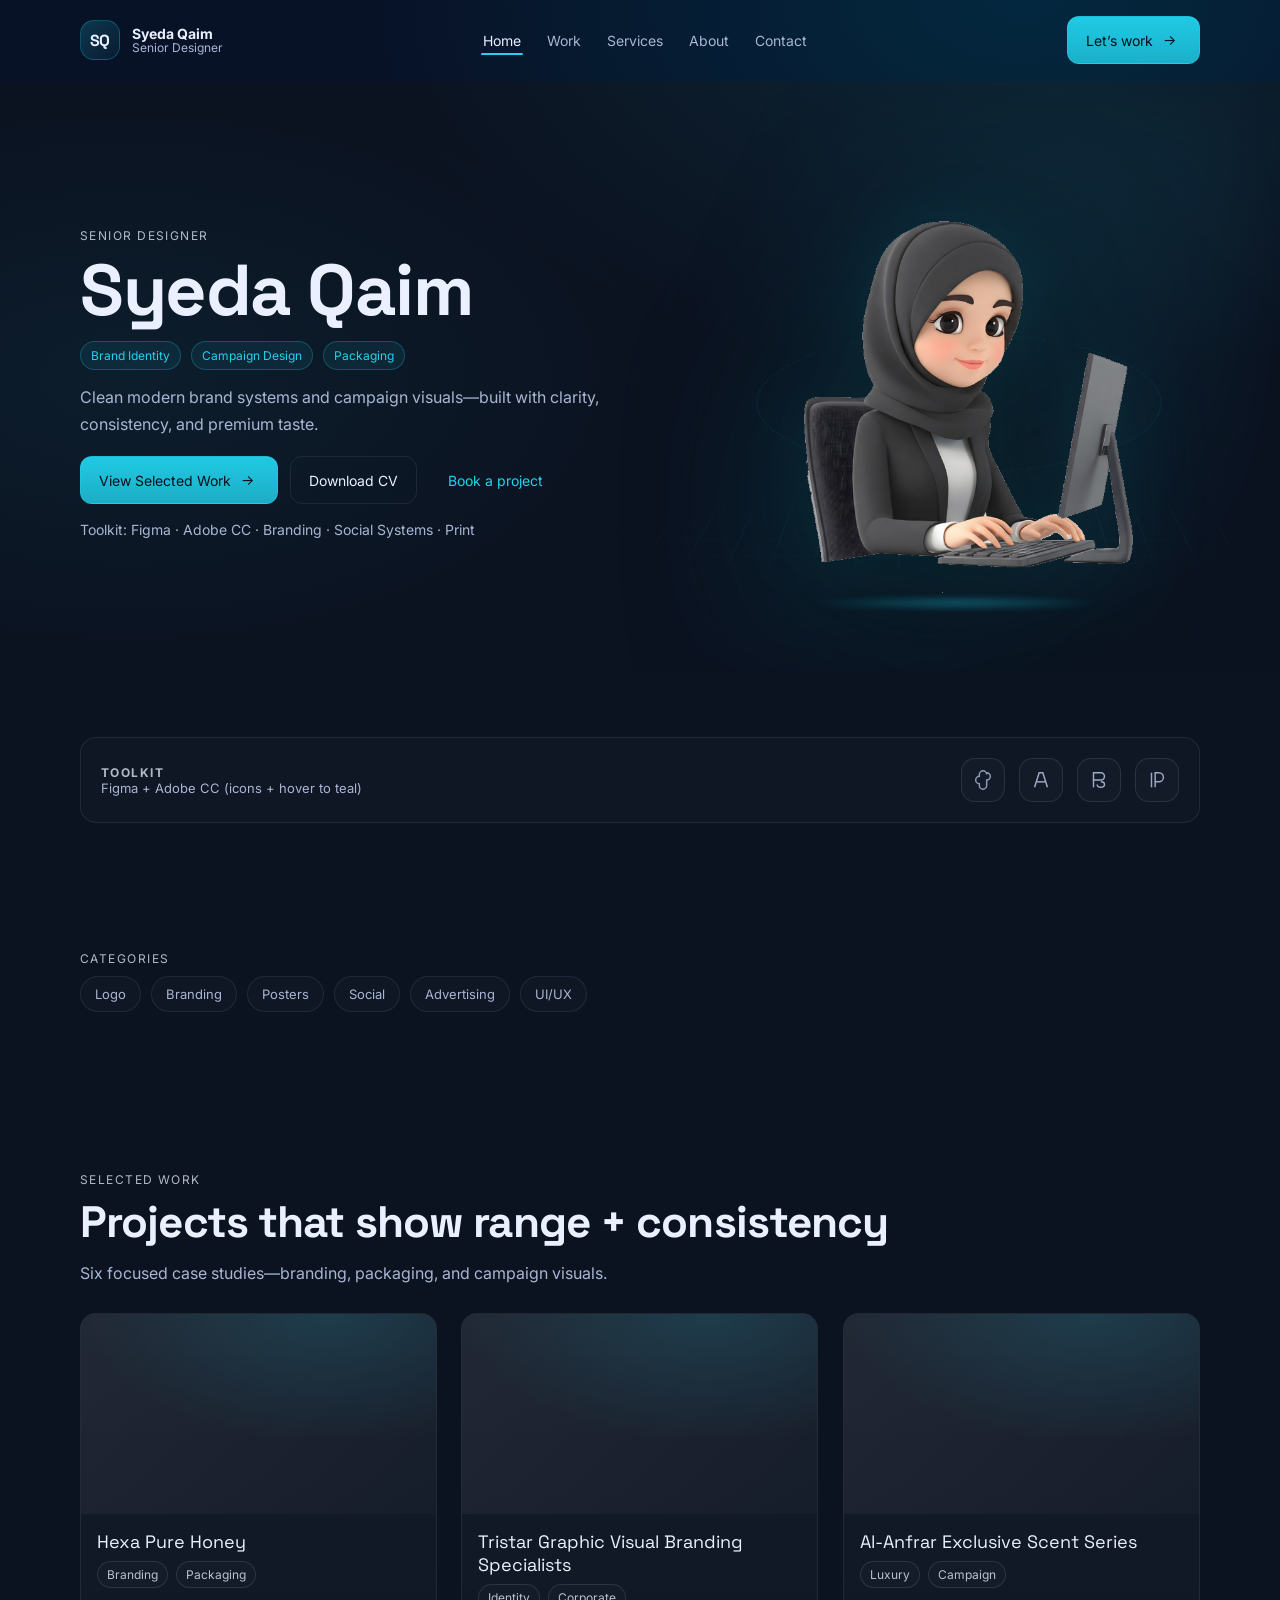
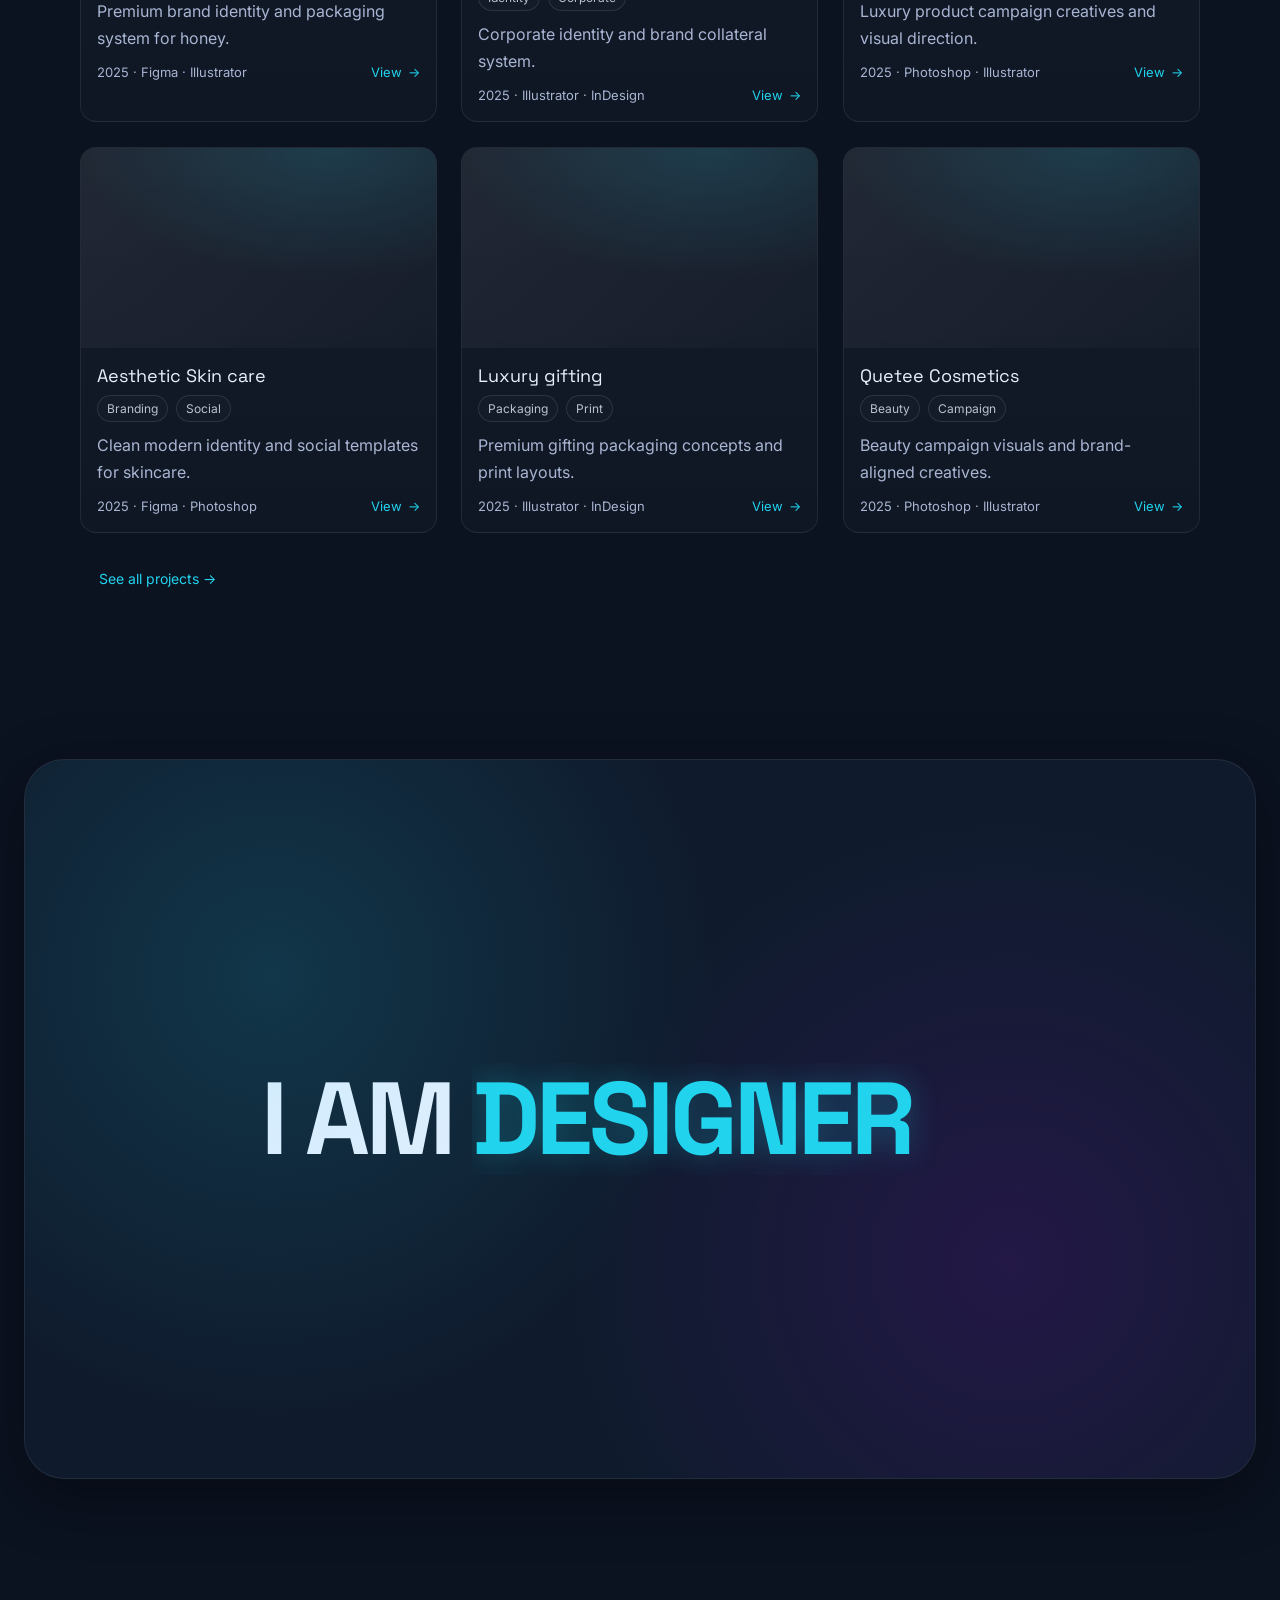
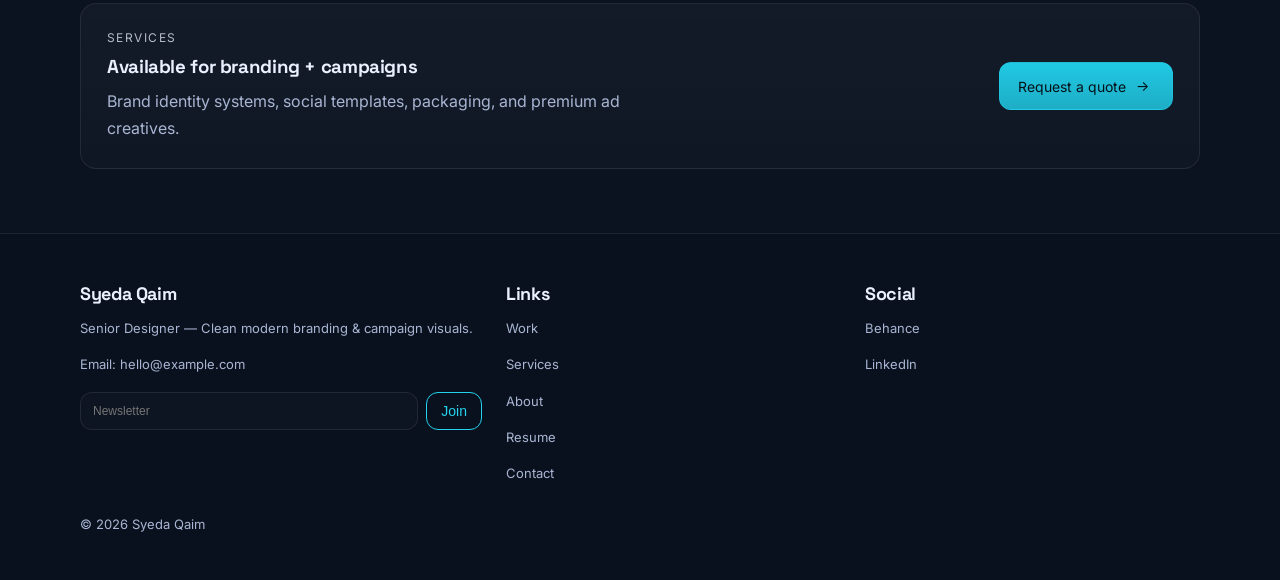
==== commit e6c4bc1d: "fix: home page animation" ====
--- a/index.html
+++ b/index.html
@@ -152,10 +152,12 @@
         <div>
           I AM
           <div class="dropping-texts">
-            <div>DESIGNER</div>
-            <div>CREATIVE</div>
-            <div>THINKER</div>
-            <div>SYEDA QAIM</div>
+            <div class="dropping-track">
+              <div>DESIGNER</div>
+              <div>THINKER</div>
+              <div>SYEDA QAIM</div>
+              <div>DESIGNER</div>
+            </div>
           </div>
         </div>
       </div>
--- a/assets/css/style.css
+++ b/assets/css/style.css
@@ -327,6 +327,24 @@
   margin-top: 18px
 }
 
+.home-page .hero .hero-actions .btn {
+  opacity: 0;
+  transform: translateY(10px) scale(0.985);
+  animation: cta-pop 0.7s var(--ease) forwards;
+}
+
+.home-page .hero .hero-actions .btn:nth-child(1) {
+  animation-delay: 0.66s;
+}
+
+.home-page .hero .hero-actions .btn:nth-child(2) {
+  animation-delay: 0.78s;
+}
+
+.home-page .hero .hero-actions .btn:nth-child(3) {
+  animation-delay: 0.9s;
+}
+
 .hero-note {
   margin-top: 14px;
   font-size: 14px;
@@ -467,18 +485,48 @@
 }
 
 .card {
+  --card-tilt-x: 0deg;
+  --card-tilt-y: 0deg;
+  --card-lift: 0px;
   background: linear-gradient(180deg, rgba(255, 255, 255, 0.04), rgba(255, 255, 255, 0.02));
   border: 1px solid var(--border);
   border-radius: var(--radius);
   overflow: hidden;
   position: relative;
-  transition: transform 280ms var(--ease), background 280ms var(--ease), border 280ms var(--ease);
+  transform: translateY(var(--card-lift)) rotateX(var(--card-tilt-x)) rotateY(var(--card-tilt-y));
+  transform-style: preserve-3d;
+  transition: transform 280ms var(--ease), background 280ms var(--ease), border 280ms var(--ease), box-shadow 280ms var(--ease);
 }
 
 .card:hover {
-  transform: translateY(-6px);
+  --card-lift: -6px;
   background: rgba(255, 255, 255, 0.04);
-  border-color: rgba(34, 211, 238, 0.18)
+  border-color: rgba(34, 211, 238, 0.18);
+  box-shadow: 0 14px 38px rgba(2, 13, 25, 0.42);
+}
+
+.project-card {
+  opacity: 0;
+  transform: translateY(24px) scale(0.985);
+}
+
+.project-card.is-mounted {
+  animation: card-enter 720ms var(--ease) forwards;
+  animation-delay: var(--card-delay, 0ms);
+}
+
+.project-card .card-media::before {
+  content: "";
+  position: absolute;
+  inset: 0;
+  background: linear-gradient(110deg, transparent 25%, rgba(34, 211, 238, 0.16) 50%, transparent 75%);
+  transform: translateX(-120%);
+  transition: transform 650ms var(--ease);
+  pointer-events: none;
+}
+
+.project-card:hover .card-media::before {
+  transform: translateX(120%);
 }
 
 .card-media {
@@ -764,6 +812,13 @@
   }
 }
 
+@keyframes cta-pop {
+  to {
+    opacity: 1;
+    transform: none;
+  }
+}
+
 @keyframes home-title {
   0% {
     opacity: 0;
@@ -827,19 +882,42 @@
   }
 }
 
+@keyframes card-enter {
+  0% {
+    opacity: 0;
+    transform: translateY(24px) scale(0.985);
+  }
+
+  65% {
+    opacity: 1;
+    transform: translateY(-2px) scale(1.003);
+  }
+
+  100% {
+    opacity: 1;
+    transform: none;
+  }
+}
+
 @media (prefers-reduced-motion: reduce) {
+
   .home-page .hero::after,
   .home-page .hero .kicker,
   .home-page .hero h1,
   .home-page .hero .role,
   .home-page .hero .hero-actions,
+  .home-page .hero .hero-actions .btn,
   .home-page .hero .hero-note,
   .home-page .hero .reveal>p:first-of-type,
   .home-page .hero .avatar-wrap,
-  .home-page .hero .avatar-platform {
+  .home-page .hero .avatar-platform,
+  .project-card,
+  .project-card.is-mounted,
+  .dropping-track {
     animation: none !important;
     opacity: 1 !important;
     transform: none !important;
+    filter: none !important;
   }
 }
 
@@ -879,7 +957,7 @@
   align-items: center;
   color: var(--text);
   font-family: 'Space Grotesk', sans-serif;
-  font-size: 96px;
+  font-size: clamp(72px, 8vw, 124px);
   font-weight: 700;
   letter-spacing: -0.04em;
   overflow: hidden;
@@ -888,6 +966,14 @@
   background: var(--surface);
   border: 1px solid var(--border);
   box-shadow: var(--shadow);
+}
+
+.creative-banner>div {
+  display: flex;
+  align-items: center;
+  justify-content: center;
+  gap: 20px;
+  flex-wrap: wrap;
 }
 
 /* Animated Glow Background */
@@ -913,124 +999,60 @@
 }
 
 .dropping-texts {
-  display: inline-block;
-  width: 680px;
+  display: inline-flex;
+  width: max-content;
+  min-width: 8ch;
+  height: 1.1em;
+  line-height: 1.1;
+  vertical-align: baseline;
+  margin-left: 0;
+  position: relative;
+  justify-content: flex-start;
+  align-items: flex-start;
   text-align: left;
-  height: 120px;
-  vertical-align: -18px;
-  margin-left: 20px;
-  position: relative;
   color: var(--teal);
-}
-
-.dropping-texts>div {
-  font-size: 0px;
-  opacity: 0;
-  margin-left: -30px;
-  position: absolute;
+  overflow: hidden;
+}
+
+.dropping-track {
+  display: flex;
+  flex-direction: column;
+  align-items: center;
+  animation: identity-track 9s var(--ease) infinite;
+  will-change: transform;
+}
+
+.dropping-track>div {
+  width: 100%;
+  height: 1.1em;
+  line-height: 1.1em;
+  display: flex;
+  align-items: center;
+  justify-content: flex-start;
   font-weight: 700;
   text-shadow: 0px 0px 30px rgba(34, 211, 238, 0.3);
   white-space: nowrap;
-  will-change: auto;
-}
-
-.dropping-texts>div:nth-child(1) {
-  animation: roll 6s linear infinite 0s;
-}
-
-.dropping-texts>div:nth-child(2) {
-  animation: roll 6s linear infinite 1.5s;
-}
-
-.dropping-texts>div:nth-child(3) {
-  animation: roll 6s linear infinite 3s;
-}
-
-.dropping-texts>div:nth-child(4) {
-  animation: roll2 6s linear infinite 4.5s;
-}
-
-@keyframes roll {
-  0% {
-    font-size: 0px;
-    opacity: 0;
-    margin-left: -20px;
-    margin-top: -10px;
-    transform: rotate(-5deg);
-  }
-
-  5% {
-    opacity: 1;
-    transform: rotate(0deg);
-  }
-
-  8% {
-    font-size: inherit;
-    opacity: 1;
-    margin-left: 0px;
-    margin-top: 0px;
-  }
-
-  25% {
-    font-size: inherit;
-    opacity: 1;
-    margin-left: 0px;
-    margin-top: 0px;
-    transform: rotate(0deg);
-  }
-
-  30% {
-    font-size: 0px;
-    opacity: 0;
-    margin-left: 10px;
-    margin-top: 50px;
-  }
-
-  100% {
-    font-size: 0px;
-    opacity: 0;
-  }
-}
-
-@keyframes roll2 {
-  0% {
-    font-size: 0px;
-    opacity: 0;
-    margin-left: -20px;
-    margin-top: -10px;
-    transform: rotate(-5deg);
-  }
-
-  5% {
-    opacity: 1;
-    transform: rotate(0deg);
-  }
-
-  8% {
-    font-size: inherit;
-    opacity: 1;
-    margin-left: 0px;
-    margin-top: 0px;
-  }
-
-  35% {
-    font-size: inherit;
-    opacity: 1;
-    margin-left: 0px;
-    margin-top: 0px;
-    transform: rotate(0deg);
-  }
-
-  42% {
-    font-size: 500px;
-    opacity: 0;
-    margin-left: -200px;
-    margin-top: -150px;
-  }
-
-  100% {
-    font-size: 0px;
-    opacity: 0;
+}
+
+@keyframes identity-track {
+
+  0%,
+  24% {
+    transform: translateY(0);
+  }
+
+  33%,
+  57% {
+    transform: translateY(-1.1em);
+  }
+
+  66%,
+  90% {
+    transform: translateY(-2.2em);
+  }
+
+  100% {
+    transform: translateY(-3.3em);
   }
 }
 
@@ -1047,37 +1069,24 @@
 @media (max-width: 920px) {
   .creative-banner {
     min-height: 50vh;
-    font-size: 42px;
+    font-size: clamp(42px, 7.2vw, 62px);
     border-radius: 24px;
     padding: 24px;
     margin: 40px var(--gutter);
   }
 
-  .creative-banner>div {
-    display: flex;
-    flex-direction: column;
-    align-items: center;
-    gap: 12px;
-  }
-
   .dropping-texts {
     width: 100%;
-    height: 60px;
+    height: 1.2em;
     text-align: center;
     margin-left: 0;
     vertical-align: baseline;
   }
-
-  .dropping-texts>div {
-    left: 0;
-    right: 0;
-    margin-left: 0;
-  }
 }
 
 @media (max-width: 600px) {
   .creative-banner {
-    font-size: 32px;
+    font-size: clamp(34px, 8.8vw, 46px);
     min-height: 40vh;
   }
 
@@ -1597,17 +1606,14 @@
   max-height: 560px;
   object-fit: contain;
   filter:
-    drop-shadow(0 40px 80px rgba(0, 0, 0, 0.6))
-    drop-shadow(0 12px 34px rgba(34, 211, 238, 0.18));
+    drop-shadow(0 40px 80px rgba(0, 0, 0, 0.6)) drop-shadow(0 12px 34px rgba(34, 211, 238, 0.18));
   transition: all 0.5s cubic-bezier(0.4, 0, 0.2, 1);
 }
 
 .avatar-img:hover {
   transform: scale(1.03) translateZ(40px);
   filter:
-    drop-shadow(0 60px 100px rgba(0, 0, 0, 0.8))
-    drop-shadow(0 18px 40px rgba(34, 211, 238, 0.26))
-    brightness(1.05);
+    drop-shadow(0 60px 100px rgba(0, 0, 0, 0.8)) drop-shadow(0 18px 40px rgba(34, 211, 238, 0.26)) brightness(1.05);
 }
 
 .avatar-platform {
@@ -1658,4 +1664,4 @@
   to {
     transform: translate(-50%, -50%) rotateX(70deg) rotateZ(360deg);
   }
-}
+}
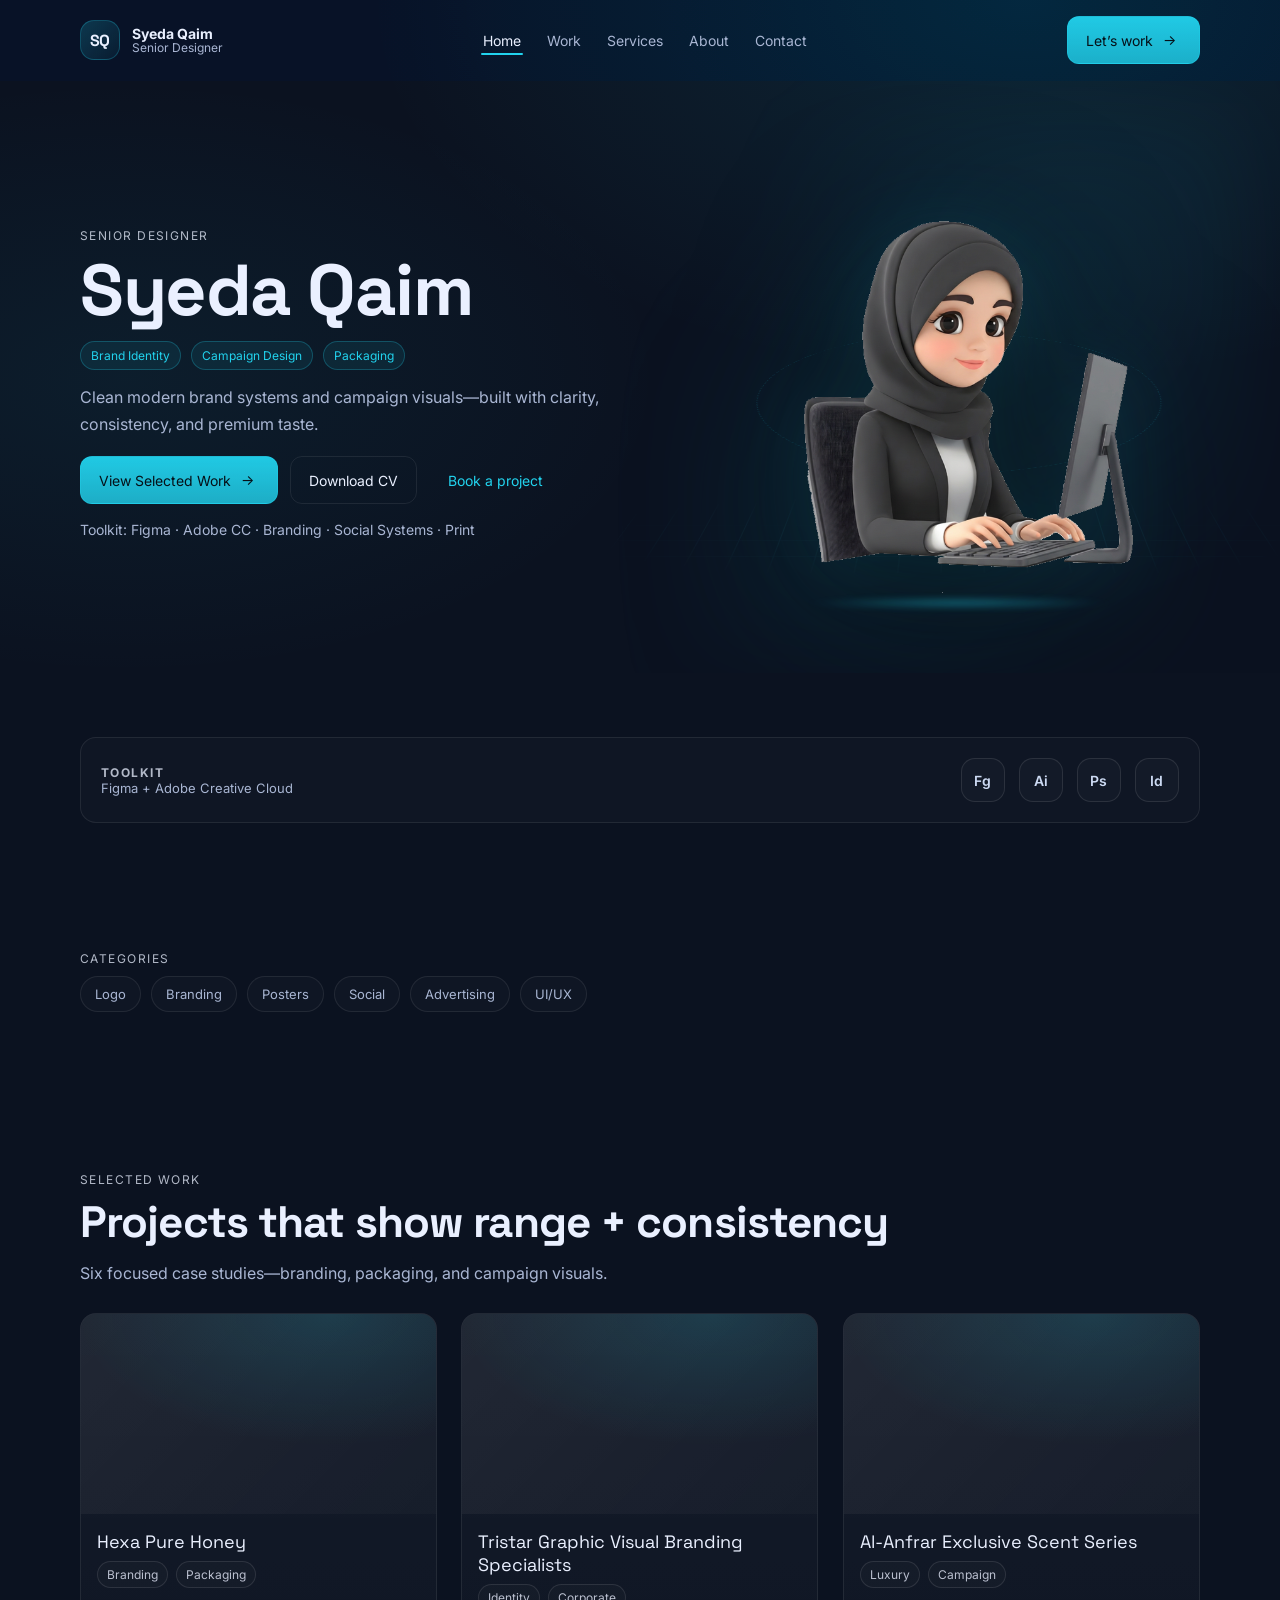
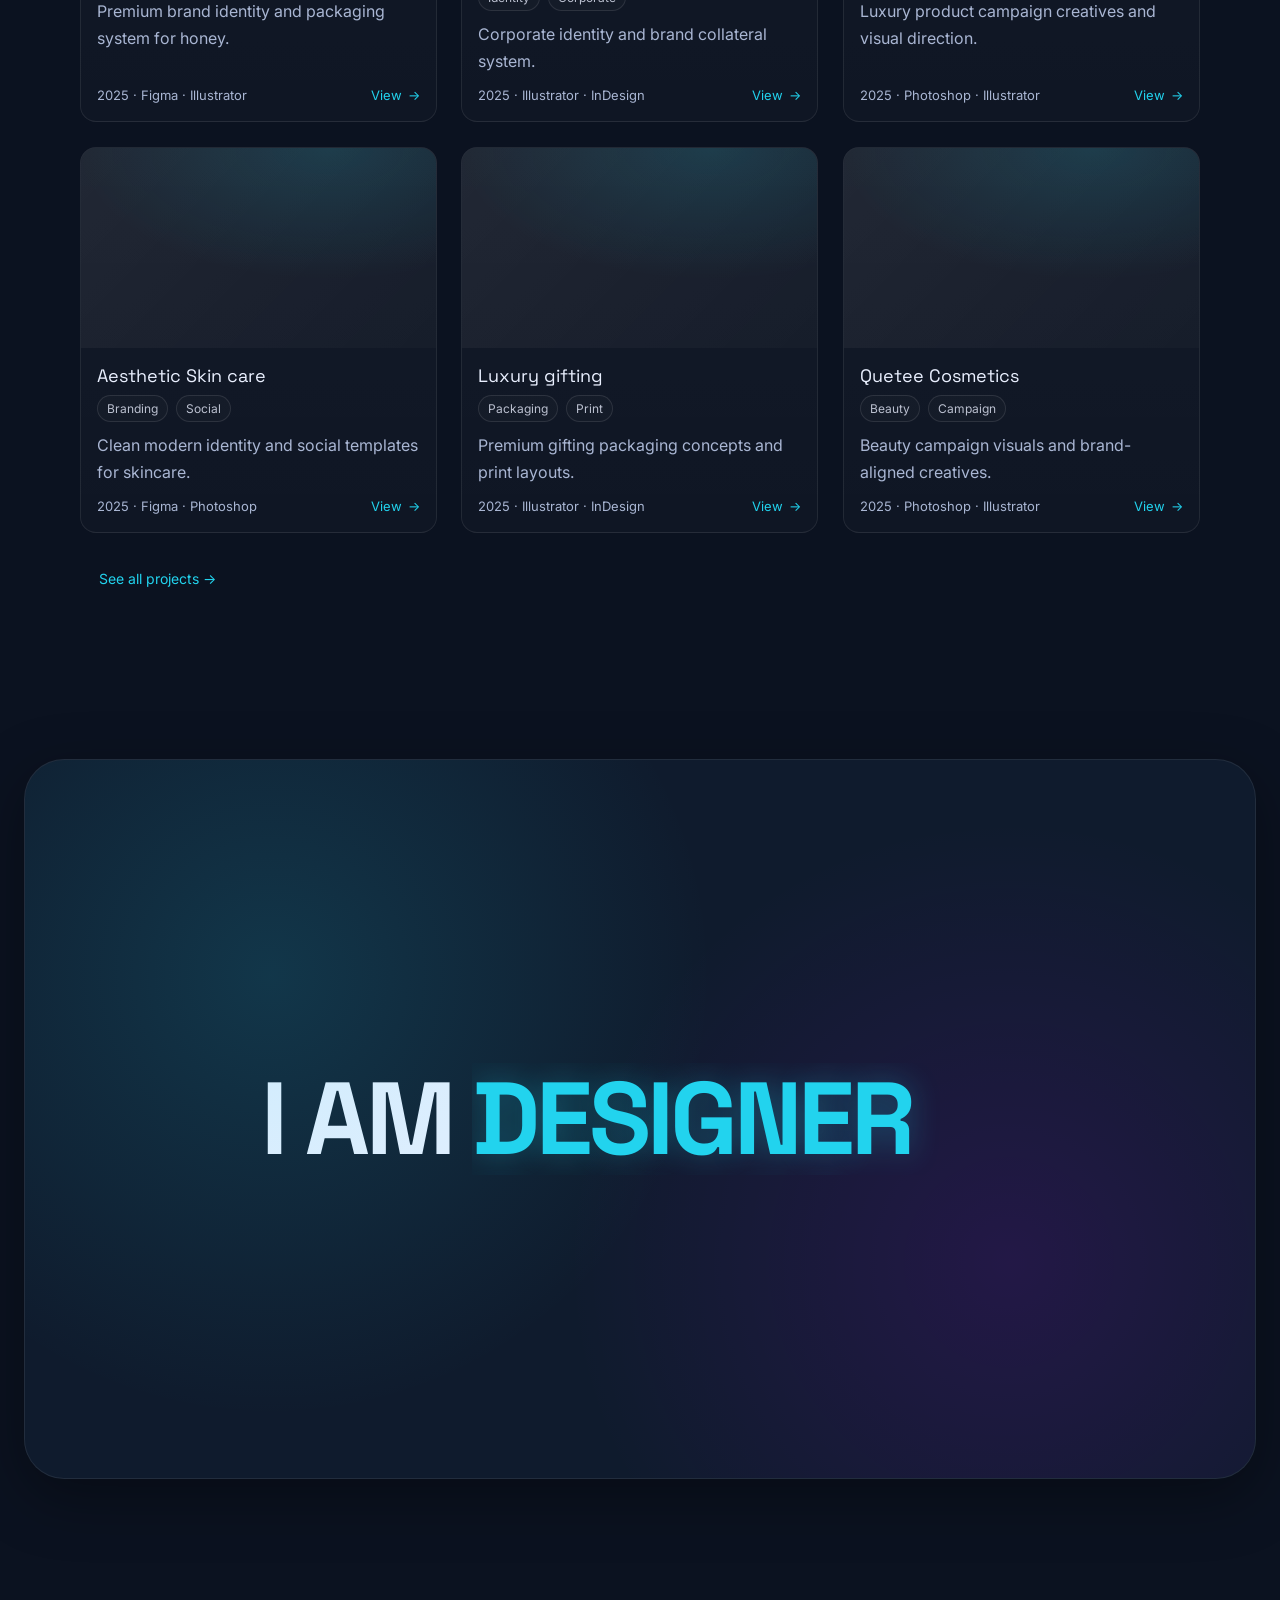
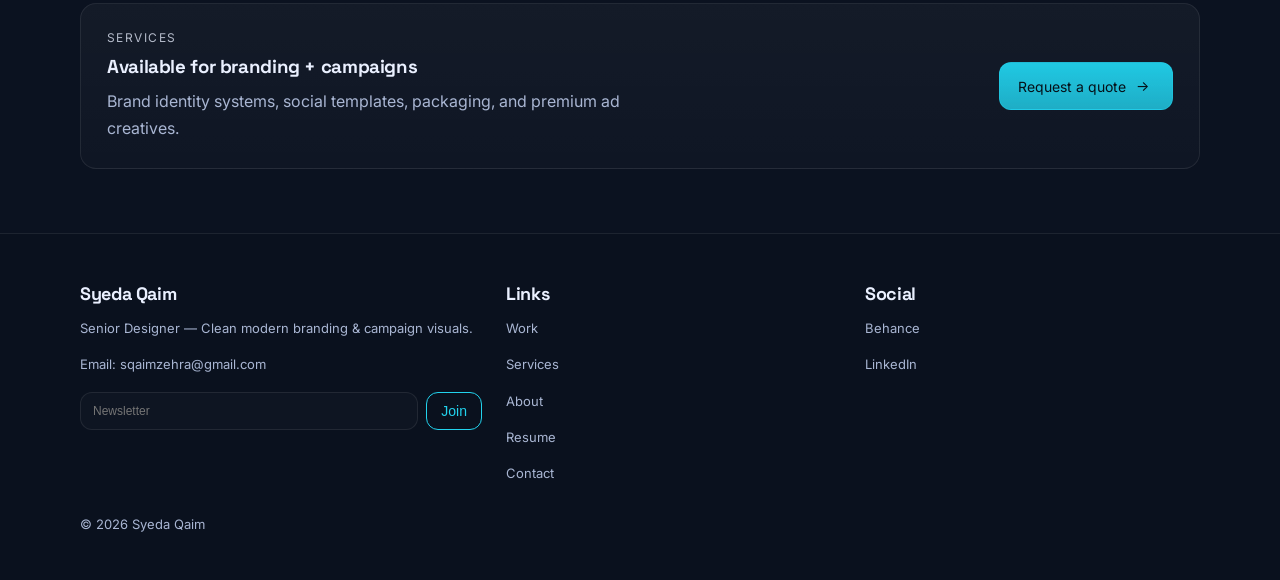
==== commit cde2f399: "feat: add home loader and update email contacts" ====
--- a/index.html
+++ b/index.html
@@ -5,6 +5,7 @@
   <meta charset="utf-8" />
   <meta name="viewport" content="width=device-width, initial-scale=1" />
   <title>Syeda Qaim — Senior Designer</title>
+  <link rel="icon" type="image/png" href="assets/img/avatar.png" />
 
   <link rel="preconnect" href="https://fonts.googleapis.com">
   <link rel="preconnect" href="https://fonts.gstatic.com" crossorigin>
@@ -15,7 +16,19 @@
   <link rel="stylesheet" href="assets/css/style.css" />
 </head>
 
-<body class="page home-page">
+<body class="page home-page home-loading">
+  <div class="home-loader" aria-hidden="true">
+    <div class="home-loader-inner">
+      <div class="home-loader-brand">Qaim</div>
+      <div class="home-loader-dots">
+        <span class="home-loader-dot"></span>
+        <span class="home-loader-dot"></span>
+        <span class="home-loader-dot"></span>
+        <span class="home-loader-dot"></span>
+        <span class="home-loader-dot"></span>
+      </div>
+    </div>
+  </div>
 
   <header class="nav">
     <div class="container nav-inner">
@@ -83,38 +96,15 @@
       <div class="container reveal toolkit">
         <div class="toolkit-left">
           <b>Toolkit</b>
-          <div class="small">Figma + Adobe CC (icons + hover to teal)</div>
+          <div class="small">Figma + Adobe Creative Cloud</div>
         </div>
         <div class="tool-icons" aria-label="Tools">
-          <!-- Figma -->
-          <div class="tool" title="Figma">
-            <svg viewBox="0 0 24 24" fill="none" style="color:var(--muted)">
-              <path d="M12 2a4 4 0 0 0-4 4v2a4 4 0 1 0 0 8v2a4 4 0 1 0 8 0V12a4 4 0 0 0 0-8V6a4 4 0 0 0-4-4Z"
-                stroke="currentColor" stroke-width="1.6" opacity="0.9" />
-            </svg>
-          </div>
-          <!-- Illustrator -->
-          <div class="tool" title="Adobe Illustrator">
-            <svg viewBox="0 0 24 24" fill="none" style="color:var(--muted)">
-              <path d="M5 20 10 4h4l5 16" stroke="currentColor" stroke-width="1.6" />
-              <path d="M7.5 14h9" stroke="currentColor" stroke-width="1.6" />
-            </svg>
-          </div>
-          <!-- Photoshop -->
-          <div class="tool" title="Adobe Photoshop">
-            <svg viewBox="0 0 24 24" fill="none" style="color:var(--muted)">
-              <path d="M6 4h8a4 4 0 0 1 0 8H6V4Z" stroke="currentColor" stroke-width="1.6" />
-              <path d="M6 12v8" stroke="currentColor" stroke-width="1.6" />
-              <path d="M14 14c2 0 4 1 4 3s-2 3-4 3-4-1-4-3" stroke="currentColor" stroke-width="1.6" />
-            </svg>
-          </div>
-          <!-- InDesign -->
-          <div class="tool" title="Adobe InDesign">
-            <svg viewBox="0 0 24 24" fill="none" style="color:var(--muted)">
-              <path d="M6 4v16" stroke="currentColor" stroke-width="1.6" />
-              <path d="M10 20V4h4a5 5 0 0 1 0 10h-4" stroke="currentColor" stroke-width="1.6" />
-            </svg>
-          </div>
+          <div class="tool" title="Figma" aria-label="Figma"><span class="tool-mark">Fg</span></div>
+          <div class="tool" title="Adobe Illustrator" aria-label="Adobe Illustrator"><span
+              class="tool-mark">Ai</span></div>
+          <div class="tool" title="Adobe Photoshop" aria-label="Adobe Photoshop"><span class="tool-mark">Ps</span>
+          </div>
+          <div class="tool" title="Adobe InDesign" aria-label="Adobe InDesign"><span class="tool-mark">Id</span></div>
         </div>
       </div>
     </section>
@@ -185,7 +175,7 @@
       <div>
         <h3>Syeda Qaim</h3>
         <p class="small">Senior Designer — Clean modern branding & campaign visuals.</p>
-        <p class="small">Email: <a href="mailto:hello@example.com">hello@example.com</a></p>
+        <p class="small">Email: <a href="mailto:sqaimzehra@gmail.com">sqaimzehra@gmail.com</a></p>
         <form name="newsletter" method="POST" data-netlify="true" style="margin-top:16px; display:flex; gap:8px">
           <input name="email" type="email" placeholder="Newsletter"
             style="height:38px; font-size:12px; padding:0 12px; flex:1" required />
@@ -218,3 +208,5 @@
 </body>
 
 </html>
+
+
--- a/assets/css/style.css
+++ b/assets/css/style.css
@@ -43,6 +43,129 @@
     radial-gradient(900px 500px at 10% 10%, rgba(34, 211, 238, 0.06), transparent 60%),
     var(--bg);
   overflow-x: hidden;
+}
+
+body.home-loading {
+  overflow: hidden;
+}
+
+.home-loader {
+  position: fixed;
+  inset: 0;
+  z-index: 99999;
+  display: grid;
+  place-items: center;
+  background:
+    radial-gradient(900px 500px at 85% 0%, rgba(34, 211, 238, 0.16), transparent 60%),
+    radial-gradient(700px 380px at 10% 10%, rgba(34, 211, 238, 0.10), transparent 62%),
+    linear-gradient(180deg, #0f1b2d 0%, #0b1220 100%);
+  background-size: 200% 200%;
+  background-position: 0% 0%;
+  animation: home-loader-gradient 5s ease-in-out infinite;
+  transition: opacity 0.7s var(--ease), visibility 0.7s var(--ease);
+}
+
+body.home-loaded .home-loader {
+  opacity: 0;
+  visibility: hidden;
+  pointer-events: none;
+}
+
+.home-loader-inner {
+  position: relative;
+  width: 220px;
+  height: 220px;
+  display: grid;
+  place-items: center;
+}
+
+.home-loader-brand {
+  color: var(--text);
+  font-family: "Space Grotesk", Inter, sans-serif;
+  font-size: 52px;
+  font-weight: 700;
+  letter-spacing: 0.04em;
+  text-transform: uppercase;
+  text-shadow: 0 10px 30px rgba(0, 0, 0, 0.25);
+}
+
+.home-loader-dots {
+  position: absolute;
+  inset: 0;
+  animation: home-loader-spin 2.5s ease-in-out infinite;
+}
+
+.home-loader-dot {
+  position: absolute;
+  left: 50%;
+  top: 50%;
+  width: 18px;
+  height: 18px;
+  margin: -9px;
+  border-radius: 999px;
+  background: var(--teal);
+  box-shadow: 0 0 26px rgba(34, 211, 238, 0.55);
+  --dot-x: 0px;
+  --dot-y: 0px;
+  animation: home-loader-pulse 2.5s ease-in-out infinite;
+}
+
+.home-loader-dot:nth-child(1) {
+  --dot-x: 0px;
+  --dot-y: -92px;
+  animation-delay: 0s;
+}
+
+.home-loader-dot:nth-child(2) {
+  --dot-x: 88px;
+  --dot-y: -28px;
+  animation-delay: 0.2s;
+}
+
+.home-loader-dot:nth-child(3) {
+  --dot-x: 55px;
+  --dot-y: 76px;
+  animation-delay: 0.4s;
+}
+
+.home-loader-dot:nth-child(4) {
+  --dot-x: -55px;
+  --dot-y: 76px;
+  animation-delay: 0.6s;
+}
+
+.home-loader-dot:nth-child(5) {
+  --dot-x: -88px;
+  --dot-y: -28px;
+  animation-delay: 0.8s;
+}
+
+@keyframes home-loader-spin {
+  0% {
+    transform: rotate(0deg);
+  }
+
+  75%,
+  100% {
+    transform: rotate(360deg);
+  }
+}
+
+@keyframes home-loader-pulse {
+  0%,
+  100% {
+    transform: translate(var(--dot-x), var(--dot-y)) scale(0.22);
+  }
+
+  30% {
+    transform: translate(var(--dot-x), var(--dot-y)) scale(1);
+  }
+}
+
+@keyframes home-loader-gradient {
+  50% {
+    background-position: 100% 100%;
+  }
 }
 
 h1,
@@ -546,6 +669,12 @@
   padding: 16px 16px 18px
 }
 
+.project-card .card-body {
+  height: calc(100% - 200px);
+  display: flex;
+  flex-direction: column;
+}
+
 .card-title {
   font-family: "Space Grotesk";
   font-size: 18px;
@@ -575,6 +704,7 @@
   gap: 12px;
   color: var(--muted);
   font-size: 13px;
+  margin-top: auto;
 }
 
 .arrow {
@@ -628,10 +758,12 @@
   transition: all 220ms var(--ease);
 }
 
-.tool svg {
-  width: 22px;
-  height: 22px;
-  opacity: 0.92
+.tool-mark {
+  font-size: 14px;
+  font-weight: 600;
+  letter-spacing: 0.01em;
+  color: #d8e6ff;
+  opacity: 0.95;
 }
 
 .tool:hover {
@@ -639,8 +771,19 @@
   background: rgba(34, 211, 238, 0.08)
 }
 
-.tool:hover svg {
+.tool:hover .tool-mark {
   color: var(--teal)
+}
+
+@media (max-width: 920px) {
+  .toolkit {
+    flex-direction: column;
+    align-items: flex-start;
+  }
+
+  .tool-icons {
+    justify-content: flex-start;
+  }
 }
 
 /* Footer */
@@ -696,6 +839,21 @@
   background: rgba(255, 255, 255, 0.02);
   color: var(--text);
   outline: none;
+}
+
+/* Native select list colors */
+select,
+select option,
+select optgroup {
+  color: var(--text);
+  background: #13233a;
+}
+
+select option:checked,
+select option:hover,
+select option:focus {
+  color: #061018;
+  background: #22d3ee;
 }
 
 textarea {
@@ -1664,4 +1822,4 @@
   to {
     transform: translate(-50%, -50%) rotateX(70deg) rotateZ(360deg);
   }
-}+}
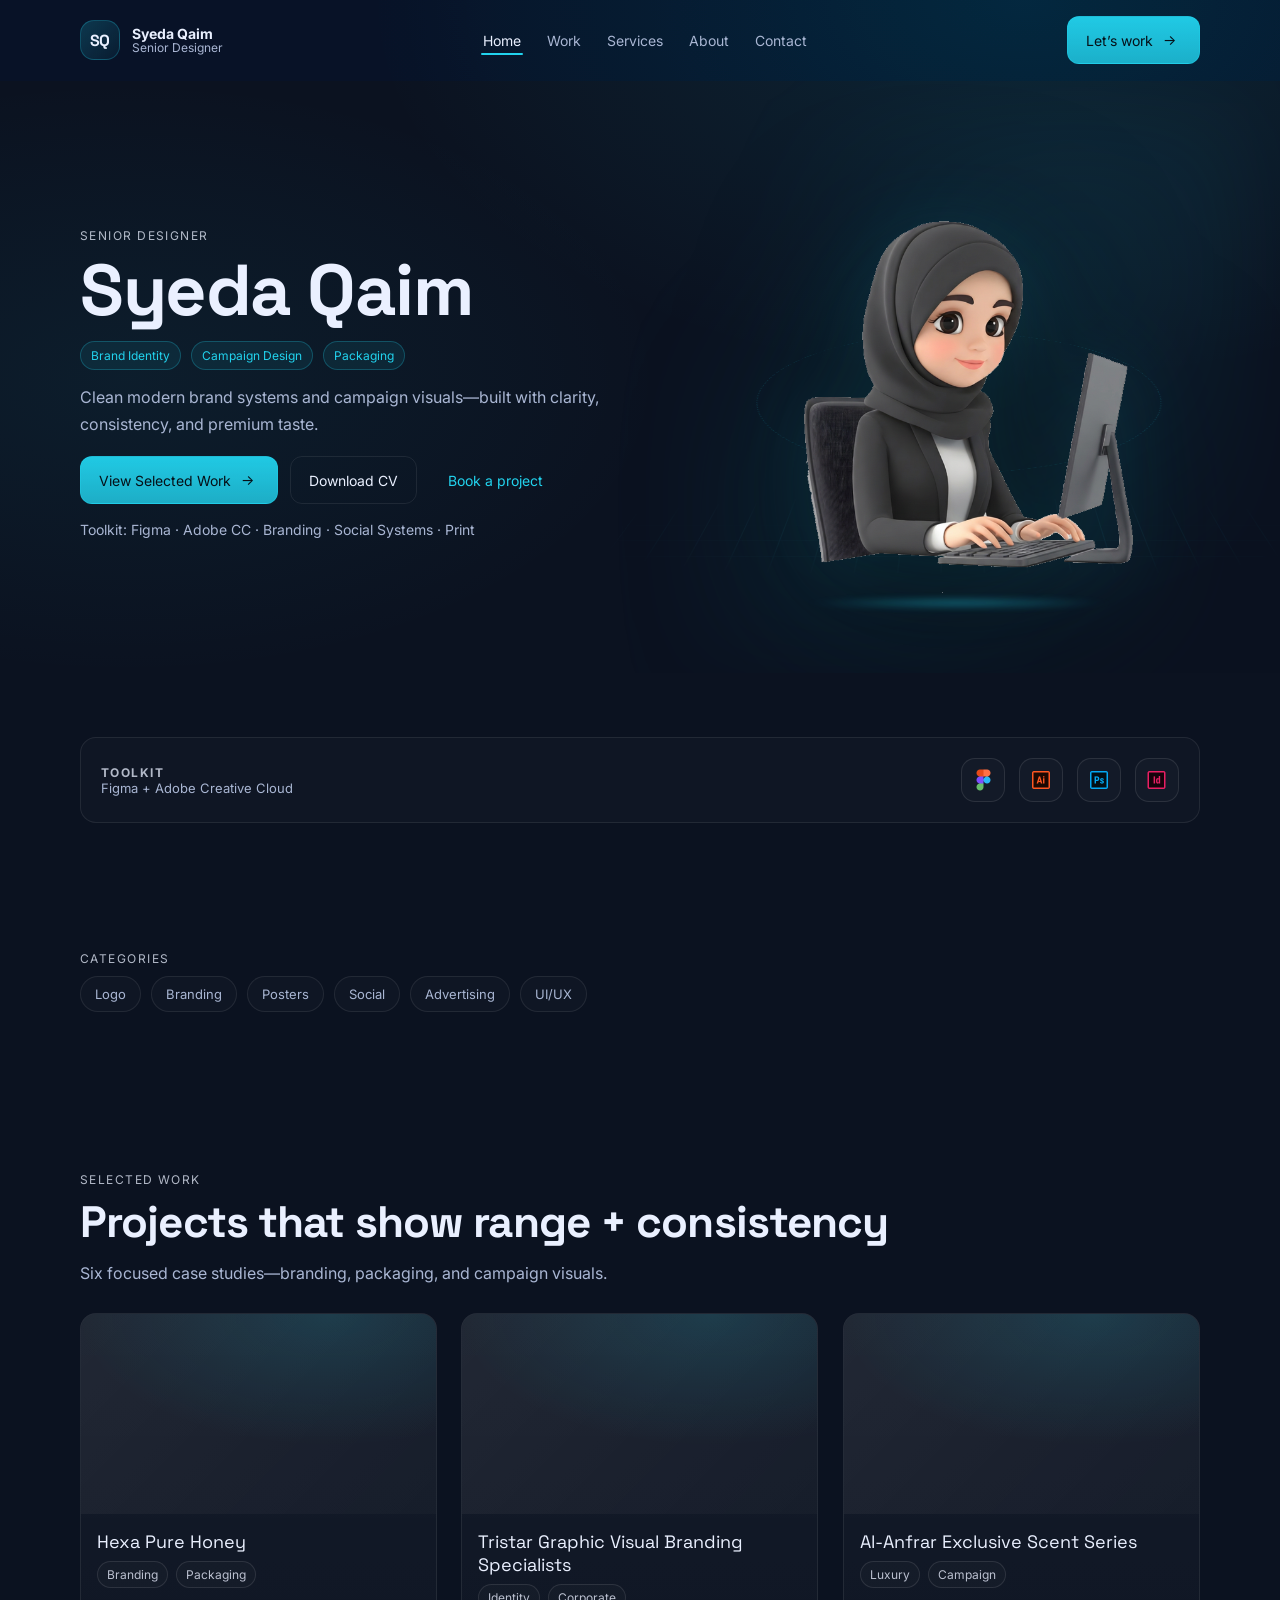
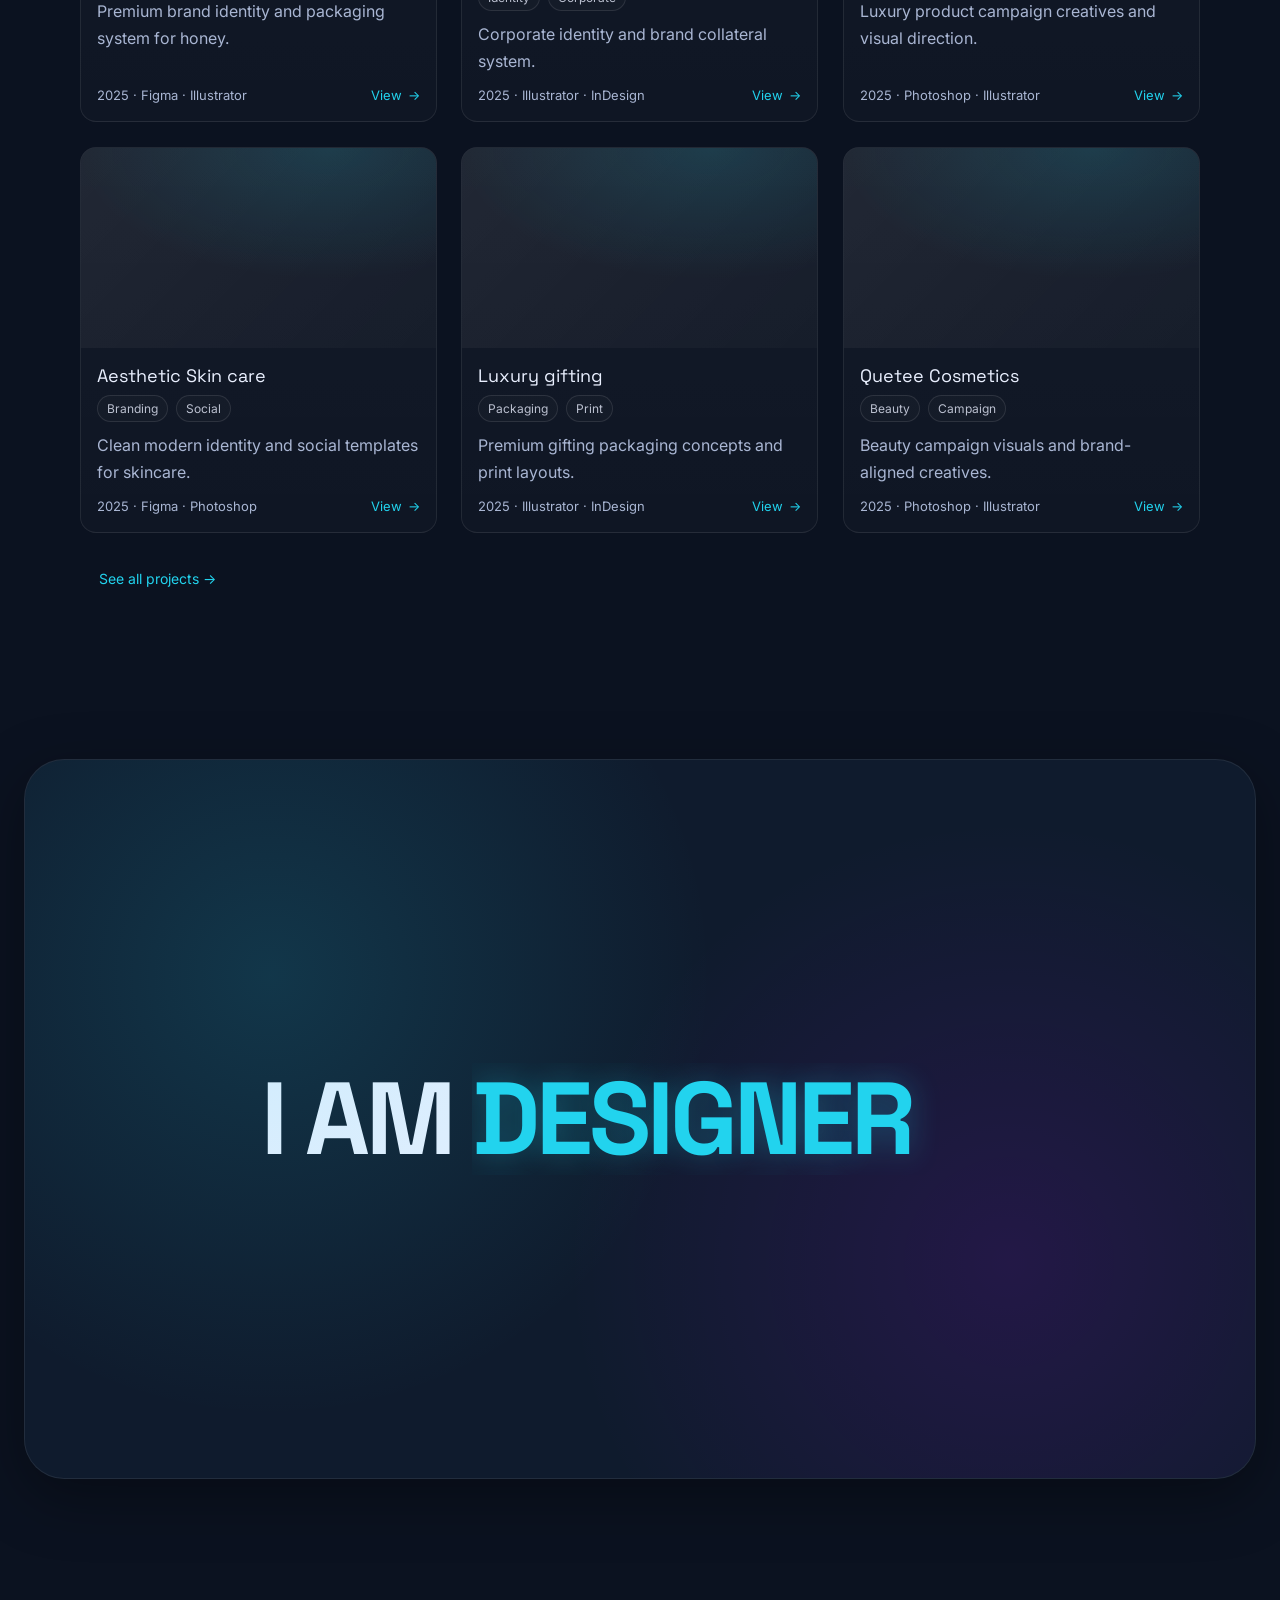
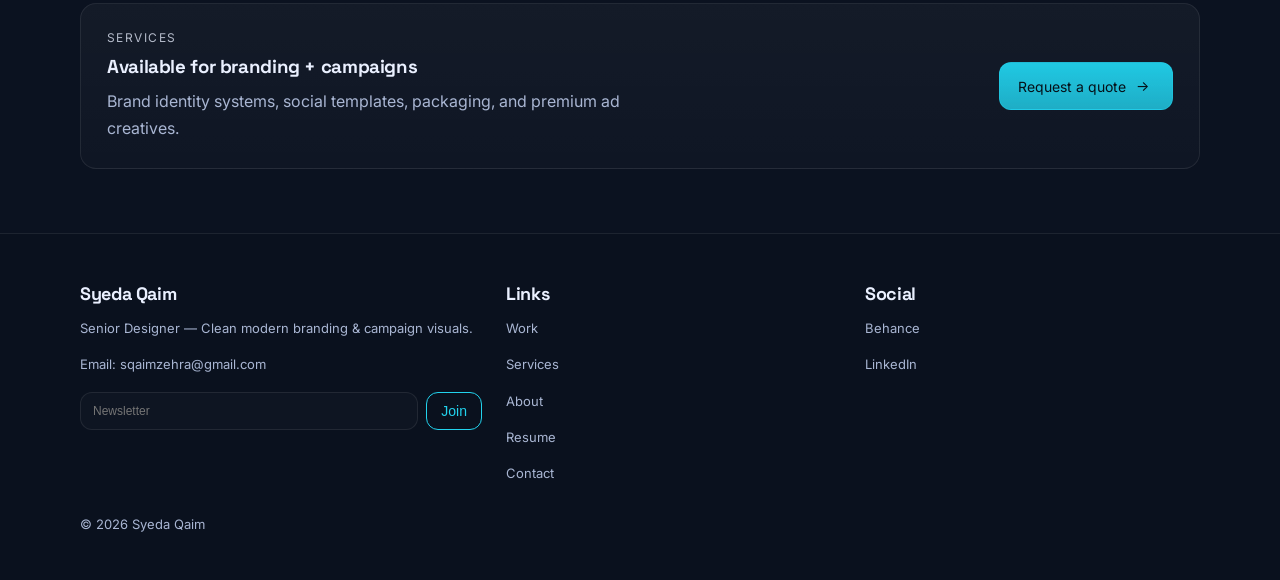
==== commit 0a27a0b5: "feat: update tool icons in the home page and replace text with images" ====
--- a/index.html
+++ b/index.html
@@ -99,12 +99,18 @@
           <div class="small">Figma + Adobe Creative Cloud</div>
         </div>
         <div class="tool-icons" aria-label="Tools">
-          <div class="tool" title="Figma" aria-label="Figma"><span class="tool-mark">Fg</span></div>
-          <div class="tool" title="Adobe Illustrator" aria-label="Adobe Illustrator"><span
-              class="tool-mark">Ai</span></div>
-          <div class="tool" title="Adobe Photoshop" aria-label="Adobe Photoshop"><span class="tool-mark">Ps</span>
-          </div>
-          <div class="tool" title="Adobe InDesign" aria-label="Adobe InDesign"><span class="tool-mark">Id</span></div>
+          <div class="tool" title="Figma" aria-label="Figma">
+            <img class="tool-icon" src="assets/icons/icons8-figma-48.png" alt="Figma icon" />
+          </div>
+          <div class="tool" title="Adobe Illustrator" aria-label="Adobe Illustrator">
+            <img class="tool-icon" src="assets/icons/icons8-illustrator-48.png" alt="Illustrator icon" />
+          </div>
+          <div class="tool" title="Adobe Photoshop" aria-label="Adobe Photoshop">
+            <img class="tool-icon" src="assets/icons/icons8-photoshop-48.png" alt="Photoshop icon" />
+          </div>
+          <div class="tool" title="Adobe InDesign" aria-label="Adobe InDesign">
+            <img class="tool-icon" src="assets/icons/icons8-adobe-indesign-48.png" alt="InDesign icon" />
+          </div>
         </div>
       </div>
     </section>
--- a/assets/css/style.css
+++ b/assets/css/style.css
@@ -758,12 +758,10 @@
   transition: all 220ms var(--ease);
 }
 
-.tool-mark {
-  font-size: 14px;
-  font-weight: 600;
-  letter-spacing: 0.01em;
-  color: #d8e6ff;
-  opacity: 0.95;
+.tool-icon {
+  width: 24px;
+  height: 24px;
+  object-fit: contain;
 }
 
 .tool:hover {
@@ -771,8 +769,8 @@
   background: rgba(34, 211, 238, 0.08)
 }
 
-.tool:hover .tool-mark {
-  color: var(--teal)
+.tool:hover .tool-icon {
+  transform: scale(1.06);
 }
 
 @media (max-width: 920px) {
